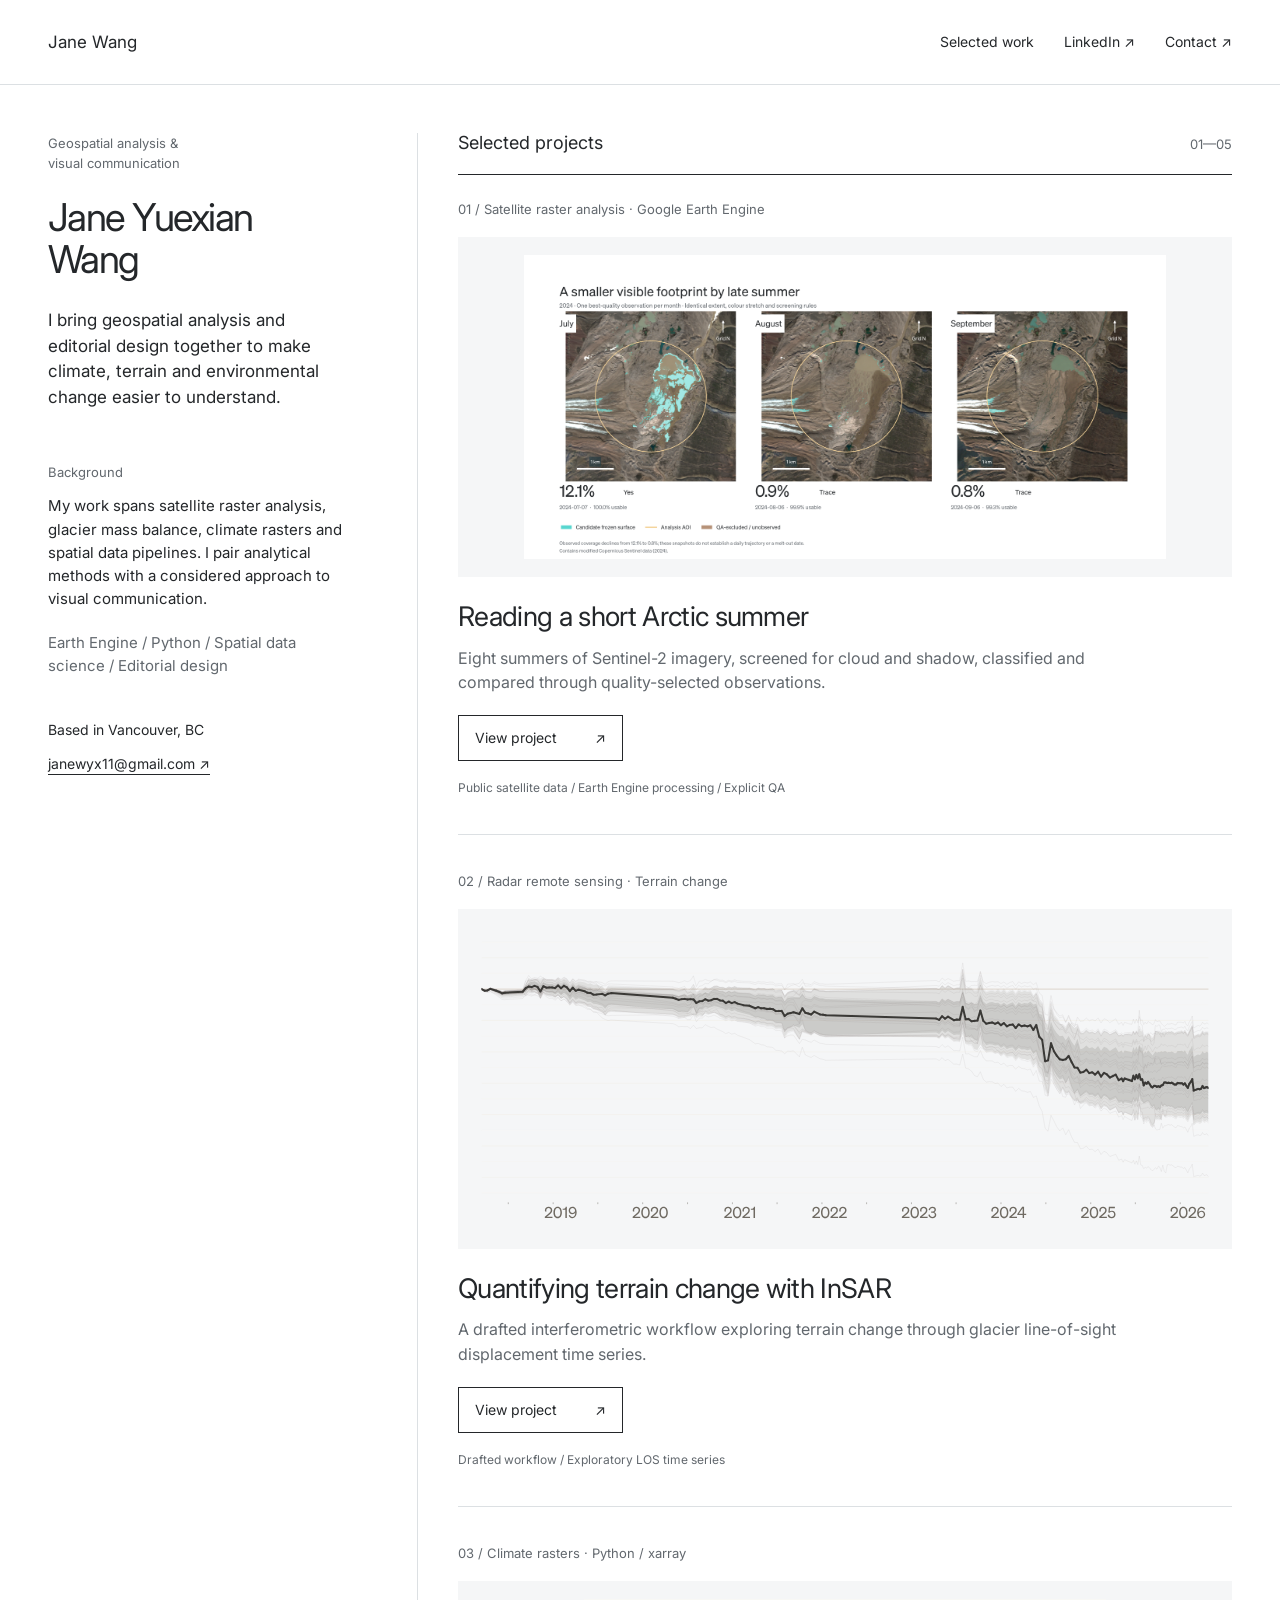
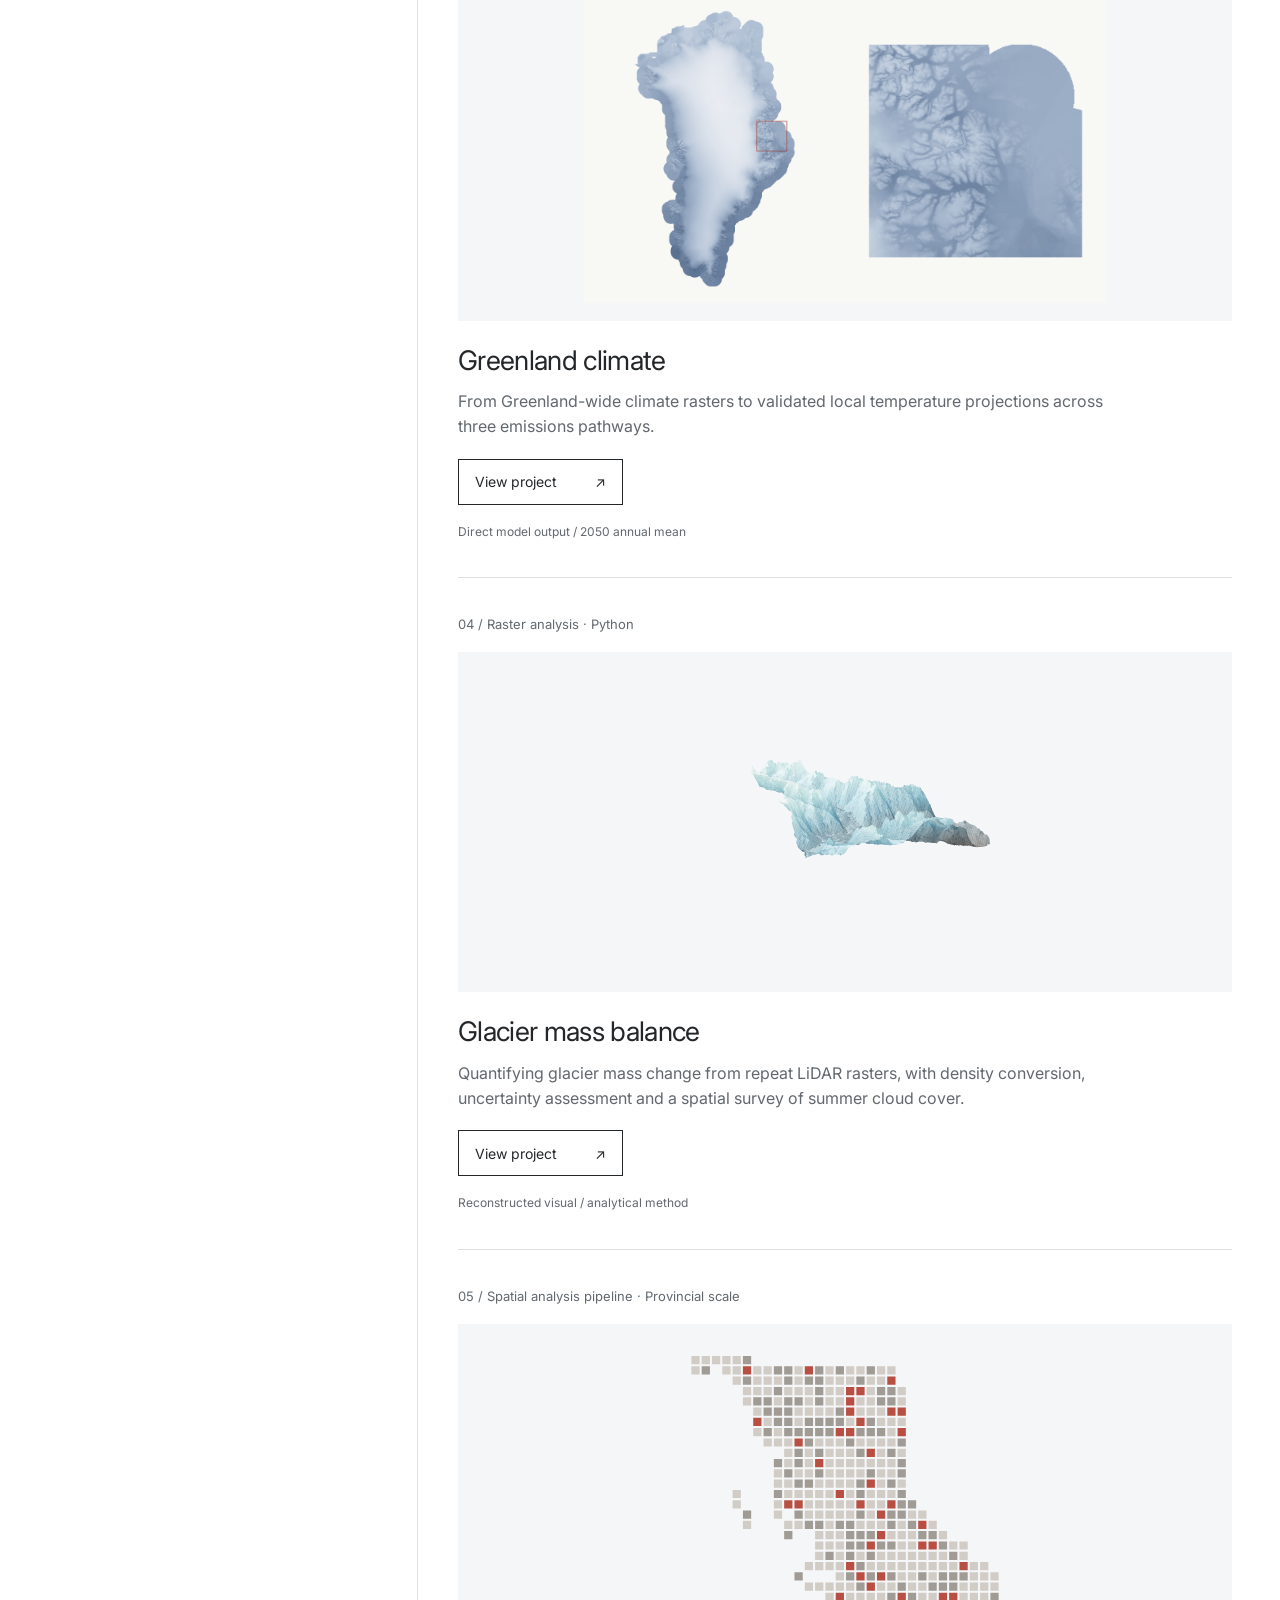
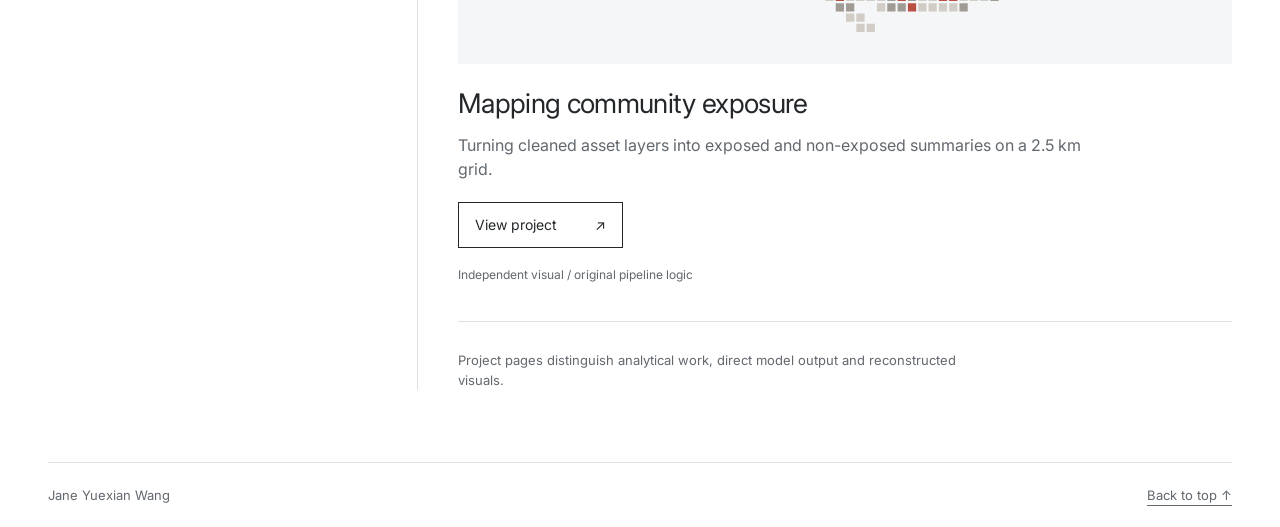
==== index.html @ 30258347 "Initial portfolio" ====
<!doctype html>
<html lang="en">

<head>
    <meta charset="utf-8">
    <meta name="viewport" content="width=device-width,initial-scale=1">
    <title>Geospatial analysis &amp; visual communication · Jane Wang</title>
    <meta name="description"
        content="Glacier mass balance, Earth observation visual studies, and hazard data pipelines by Jane Yuexian Wang.">
    <meta name="robots" content="noindex">

    <link rel="stylesheet" href="style.css">
    <script src="site.js" defer></script>
</head>

<body class="portfolio"><a class="skip" href="#work">Skip to selected work</a>
    <header class="site-header">
        <div class="wrap nav"><a class="brand" href="index.html">Jane Wang</a>
            <nav aria-label="Main navigation"><a href="#work">Selected work</a><a href="https://www.linkedin.com/in/jane-yuexian-wang-b06ab8143/" target="_blank" rel="noopener">LinkedIn ↗</a><a
                    href="mailto:janewyx11@gmail.com">Contact ↗</a></nav>
        </div>
    </header>
    <main id="main" class="wrap portfolio-grid">
        <aside class="profile" aria-label="Background">
            <div>
                <p class="label">Geospatial analysis &amp;<br>visual communication</p>
                <h1>Jane Yuexian<br>Wang</h1>
                <p class="profile-intro">I bring geospatial analysis and editorial design together to make climate,
                    terrain and environmental change easier to understand.</p>
            </div>
            <div id="approach" class="profile-background">
                <p class="label">Background</p>
                <p>My work spans satellite raster analysis, glacier mass balance, climate rasters and spatial data
                    pipelines. I pair analytical methods with a considered approach to visual communication.</p>
                <p class="profile-tools">Earth Engine / Python / Spatial data science / Editorial design</p>
            </div>
            <div id="contact" class="profile-contact">
                <p>Based in Vancouver, BC</p><a href="mailto:janewyx11@gmail.com">janewyx11@gmail.com ↗</a>
            </div>
        </aside>
        <section id="work" class="project-list" aria-labelledby="work-title">
            <div class="project-list-head">
                <h2 id="work-title">Selected projects</h2><span>01—05</span>
            </div>
            <article class="project">
                <div class="project-meta"><span>01 / Satellite raster analysis · Google Earth Engine</span></div><a
                    class="project-image" href="east-greenland/index.html" tabindex="-1" aria-hidden="true"><img
                        src="assets/east-greenland/02_seasonal_2024.png" alt=""></a>
                <div class="project-copy">
                    <h3>Reading a short Arctic summer</h3>
                    <p>Eight summers of Sentinel-2 imagery, screened for cloud and shadow, classified and compared
                        through quality-selected observations.</p><a class="project-button"
                        href="east-greenland/index.html" aria-label="View project: Reading a short Arctic summer">View
                        project <span aria-hidden="true">↗</span></a>
                </div>
                <p class="project-note">Public satellite data / Earth Engine processing / Explicit QA</p>
            </article>
            <article class="project">
                <div class="project-meta"><span>02 / Radar remote sensing · Terrain change</span></div><a
                    class="project-image" href="glacier/index.html" tabindex="-1" aria-hidden="true"><img
                        src="assets/glacier-insar-preview.svg" alt="" loading="lazy"></a>
                <div class="project-copy">
                    <h3>Quantifying terrain change with InSAR</h3>
                    <p>A drafted interferometric workflow exploring terrain change through glacier line-of-sight
                        displacement time series.</p><a class="project-button" href="glacier/index.html"
                        aria-label="View project: Quantifying terrain change with InSAR">View project <span
                            aria-hidden="true">↗</span></a>
                </div>
                <p class="project-note">Drafted workflow / Exploratory LOS time series</p>
            </article>
            <article class="project">
                <div class="project-meta"><span>03 / Climate rasters · Python / xarray</span></div><a
                    class="project-image" href="greenland-climate/index.html" tabindex="-1" aria-hidden="true"><img
                        src="assets/greenland_preview.png" alt="" loading="lazy"></a>
                <div class="project-copy">
                    <h3>Greenland climate</h3>
                    <p>From Greenland-wide climate rasters to validated local temperature projections across three
                        emissions pathways.</p><a class="project-button" href="greenland-climate/index.html"
                        aria-label="View project: Greenland climate">View project <span aria-hidden="true">↗</span></a>
                </div>
                <p class="project-note">Direct model output / 2050 annual mean</p>
            </article>
            <article class="project">
                <div class="project-meta"><span>04 / Raster analysis · Python</span></div><a class="project-image"
                    href="mass-balance/index.html" tabindex="-1" aria-hidden="true"><img
                        src="assets/glacier_surface_layer.svg" alt=""></a>
                <div class="project-copy">
                    <h3>Glacier mass balance</h3>
                    <p>Quantifying glacier mass change from repeat LiDAR rasters, with density conversion, uncertainty
                        assessment and a spatial survey of summer cloud cover.</p><a class="project-button"
                        href="mass-balance/index.html" aria-label="View project: Glacier mass balance">View project
                        <span aria-hidden="true">↗</span></a>
                </div>
                <p class="project-note">Reconstructed visual / analytical method</p>
            </article>
            <article class="project">
                <div class="project-meta"><span>05 / Spatial analysis pipeline · Provincial scale</span></div><a
                    class="project-image" href="hazards/index.html" tabindex="-1" aria-hidden="true"><img
                        src="assets/bc_grid_swiss_minimal.svg" alt="" loading="lazy"></a>
                <div class="project-copy">
                    <h3>Mapping community exposure</h3>
                    <p>Turning cleaned asset layers into exposed and non-exposed summaries on a 2.5 km grid.</p><a
                        class="project-button" href="hazards/index.html"
                        aria-label="View project: Mapping community exposure">View project <span
                            aria-hidden="true">↗</span></a>
                </div>
                <p class="project-note">Independent visual / original pipeline logic</p>
            </article>
            <p class="portfolio-disclosure">Project pages distinguish analytical work, direct model output and
                reconstructed visuals.</p>
        </section>
    </main>
    <footer class="wrap copyright"><span>Jane Yuexian Wang</span><a href="#main">Back to top ↑</a></footer>
</body>

</html>
---- style.css ----
@font-face{font-family:Inter;src:url("assets/fonts/inter/Inter-Variable.ttf") format("truetype");font-weight:100 900;font-style:normal;font-display:swap}
@font-face{font-family:Inter;src:url("assets/fonts/inter/Inter-Italic-Variable.ttf") format("truetype");font-weight:100 900;font-style:italic;font-display:swap}
:root{--paper:#f8f8f5;--ink:#202322;--muted:#626763;--line:#d8dcd6;--accent:#a6382e;--ice:#dce7e6;--dark:#1c2223}*{box-sizing:border-box}html{scroll-behavior:smooth;scroll-padding-top:100px}body{margin:0;background:var(--paper);color:var(--ink);font-family:Inter,Arial,Helvetica,sans-serif;font-size:17px;line-height:1.6;-webkit-font-smoothing:antialiased}a{color:inherit;text-underline-offset:5px}a:hover{color:var(--accent)}button,a{-webkit-tap-highlight-color:transparent}button{font:inherit}img{display:block;width:100%;height:auto}button:focus-visible,a:focus-visible,summary:focus-visible{outline:3px solid #b64838;outline-offset:5px}::selection{background:#d7e6e4}.wrap{width:min(1320px,calc(100% - 96px));margin:auto}.skip{position:absolute;top:-80px;left:24px;z-index:100;background:white;padding:10px}.skip:focus{top:10px}.site-header{border-bottom:1px solid var(--line)}.nav{min-height:92px;display:flex;justify-content:space-between;align-items:center;gap:24px}.brand{text-decoration:none;font-weight:600;font-size:19px;letter-spacing:-.03em}.brand small{display:block;font-size:12px;font-weight:400;letter-spacing:.08em;text-transform:uppercase;color:var(--muted)}nav{display:flex;gap:30px;font-size:14px}nav a{text-decoration:none}.eyebrow,.index,.label{font-family:ui-monospace,SFMono-Regular,Consolas,monospace;font-size:12px;letter-spacing:.1em;text-transform:uppercase}.eyebrow{color:var(--accent);margin:0 0 26px}.hero{display:grid;grid-template-columns:1.1fr 1fr;gap:50px;align-items:center;padding:60px 0 50px;min-height:650px}h1,h2,h3,p{margin-top:0}h1{font-size:clamp(44px,5.5vw,80px);font-weight:400;line-height:1.04;letter-spacing:-.065em;margin-bottom:28px}h1 em{font-family:Inter,Arial,Helvetica,sans-serif;font-weight:400;letter-spacing:-.055em}h2{font-size:clamp(30px,3.5vw,48px);line-height:1.1;font-weight:400;letter-spacing:-.045em}h3{font-size:25px;font-weight:400;line-height:1.25;letter-spacing:-.025em}.intro{color:var(--muted);max-width:480px;font-size:19px;line-height:1.65}.text-link{font-size:14px;display:inline-block;padding-bottom:5px;text-decoration:none;border-bottom:1px solid currentColor;margin-top:12px}.hero-figure{margin:0;position:relative}.hero-figure img{max-height:470px;object-fit:contain;mix-blend-mode:multiply}.figure-foot{margin-top:20px;display:flex;justify-content:space-between;gap:16px;border-top:1px solid var(--line);padding-top:12px;font-size:12px;color:var(--muted)}.section-head{border-top:1px solid var(--ink);padding-top:20px;display:flex;align-items:baseline;justify-content:space-between;gap:20px;margin-bottom:30px}.section-head h2{font-size:30px;margin:0}.section-head .label{color:var(--muted)}.work-grid{display:grid;grid-template-columns:repeat(3,1fr);gap:26px}.work-card{text-decoration:none;display:block}.work-art{height:310px;overflow:hidden;background:#eceee9;display:flex;align-items:center;justify-content:center;padding:24px;transition:background .2s}.work-art img{height:100%;object-fit:contain;mix-blend-mode:multiply;transition:transform .35s}.work-card:hover .work-art img{transform:scale(1.035)}.work-card:nth-child(2) .work-art{background:#e7eeee}.work-card:nth-child(3) .work-art{background:#eeebef}.work-meta{display:flex;justify-content:space-between;color:var(--muted);font-size:12px;margin:18px 0 12px}.work-card h3{margin-bottom:10px}.work-card p{font-size:15px;color:var(--muted);max-width:350px}.work-card .text-link{margin:0}.work{padding:20px 0 88px}.approach{background:var(--dark);color:#f5f7f4;padding:72px 0}.approach-inner{display:grid;grid-template-columns:1fr 1.15fr;gap:100px}.approach .eyebrow{color:#b7d3d0}.approach h2{max-width:460px}.principle{border-top:1px solid #4b5252;padding:20px 0;display:grid;grid-template-columns:35px 1fr;gap:15px}.principle h3{font-size:20px;margin-bottom:6px}.principle p{color:#c1cac7;font-size:16px;margin:0}.principle .index{color:#a8c8c4}.archive-note{font-size:14px;color:var(--muted);max-width:760px;padding:36px 0;margin:0}.contact{padding:68px 0 40px;border-top:1px solid var(--line);display:flex;justify-content:space-between;align-items:flex-end;gap:40px}.contact h2{font-size:40px;margin:0 0 15px}.contact p{color:var(--muted);margin-bottom:0;font-size:15px}.contact a{font-size:20px}.copyright{border-top:1px solid var(--line);display:flex;justify-content:space-between;gap:20px;padding:22px 0;font-size:12px;color:var(--muted)}.breadcrumb{display:inline-block;font-size:14px;margin-top:30px;text-decoration:none}.case-head{padding:60px 0 40px;display:grid;grid-template-columns:1.15fr 1fr;gap:70px;align-items:end}.case-head h1{font-size:clamp(46px,5vw,70px);margin-bottom:0}.case-head .intro{margin-bottom:0}.facts{display:grid;grid-template-columns:repeat(3,1fr);gap:25px;border-top:1px solid var(--line);border-bottom:1px solid var(--line);padding:22px 0;margin:0 0 42px}.facts dt{font-size:12px;color:var(--muted);text-transform:uppercase;letter-spacing:.08em;margin-bottom:4px}.facts dd{margin:0;font-size:15px}.plate{margin:0 0 40px}.plate-art{background:#efefeb;min-height:200px;padding:35px;position:relative}.plate-art img{max-height:650px;object-fit:contain;mix-blend-mode:multiply}.plate-art.cool{background:#e8eeec}.plate-art.ink{background:#eae8ed}.plate figcaption{display:grid;grid-template-columns:120px 1fr auto;gap:20px;border-top:1px solid var(--line);padding-top:16px;margin-top:16px;font-size:14px;color:var(--muted)}.plate figcaption p{max-width:780px;margin:0}.plate figcaption .label{font-size:12px}.figure-open{border:0;border-bottom:1px solid currentColor;padding:0 0 4px;background:none;color:var(--ink);font-size:14px;white-space:nowrap;cursor:pointer;height:fit-content}.story{display:grid;grid-template-columns:260px 1fr;gap:80px;padding:42px 0 48px;border-top:1px solid var(--line)}.story h2{font-size:30px}.story h3{font-size:20px;margin:24px 0 10px}.story p{max-width:750px}.story p:last-child{margin-bottom:0}.steps{display:grid;grid-template-columns:repeat(3,1fr);gap:25px}.step{border-top:1px solid var(--line);padding-top:18px}.step .index{color:var(--accent)}.step h3{margin-top:16px}.step p{font-size:15px;color:var(--muted)}.two-plates{display:grid;grid-template-columns:1fr 1fr;gap:30px}.two-plates .plate-art img{height:420px}.two-plates .plate figcaption{grid-template-columns:1fr auto}.two-plates .label{display:none}.source-note{background:#e9ede7;padding:28px 32px;font-size:15px;margin:5px 0 65px}.source-note h3{font-size:19px;margin:0 0 10px}.source-note p{margin-bottom:10px}.source-note p:last-child{margin:0}.next-project{display:flex;justify-content:space-between;gap:30px;border-top:1px solid var(--ink);padding:28px 0 55px;text-decoration:none}.next-project span:last-child{font-size:25px;letter-spacing:-.025em}dialog{width:min(1400px,96vw);max-width:96vw;height:92vh;max-height:92vh;border:1px solid var(--line);padding:0;background:var(--paper);color:var(--ink)}dialog::backdrop{background:#111b;backdrop-filter:blur(5px)}.viewer-bar{display:flex;justify-content:space-between;align-items:center;gap:20px;padding:16px 24px;border-bottom:1px solid var(--line)}.viewer-bar p{margin:0;font-size:15px}.viewer-bar button{border:1px solid var(--ink);background:transparent;padding:7px 14px;cursor:pointer;font-size:14px}.viewer-body{height:calc(100% - 130px);overflow:auto;padding:20px;background:#f8f8f5}.viewer-body img{height:100%;width:100%;object-fit:contain}.viewer-links{padding:10px 24px;font-size:14px}.viewer-links a{margin-right:20px}
@media(min-width:1600px){.hero{min-height:730px}}@media(max-width:1000px){.wrap{width:calc(100% - 48px)}.hero{gap:25px;min-height:580px}.work-art{height:240px;padding:14px}.approach-inner{gap:50px}.case-head{gap:35px}.story{grid-template-columns:200px 1fr;gap:35px}.plate figcaption{grid-template-columns:90px 1fr auto}.steps{gap:15px}.two-plates .plate-art img{height:320px}}@media(max-width:700px){.wrap{width:calc(100% - 40px)}.nav{min-height:96px;align-items:flex-start;padding:20px 0;gap:15px}.brand{font-size:17px}.brand small{font-size:10px;margin-top:4px}nav{gap:13px;font-size:13px;padding-top:3px}nav a:first-child{display:none}.hero{grid-template-columns:1fr;padding:45px 0 38px;gap:30px}.hero h1{font-size:54px}.hero-figure img{max-height:360px}.intro{font-size:18px}.work-grid{grid-template-columns:1fr;gap:36px}.work-art{height:340px;padding:22px}.work-card p{max-width:none}.work{padding-bottom:55px}.section-head{align-items:flex-start}.section-head .label{max-width:120px;font-size:11px;text-align:right}.approach{padding:48px 0}.approach-inner{grid-template-columns:1fr;gap:22px}.contact{display:block;padding:40px 0 30px}.contact a{display:inline-block;margin-top:20px;font-size:18px}.case-head{grid-template-columns:1fr;padding-top:36px;gap:22px}.case-head h1{font-size:49px}.facts{grid-template-columns:1fr;gap:16px}.facts div{display:grid;grid-template-columns:95px 1fr;gap:16px}.facts dt{margin:0}.story{grid-template-columns:1fr;gap:10px;padding:30px 0}.story h2{font-size:28px}.steps{grid-template-columns:1fr}.step h3{margin-top:7px}.two-plates{grid-template-columns:1fr;gap:0}.plate-art{padding:18px}.plate-art img{max-height:480px}.plate figcaption{grid-template-columns:1fr auto;gap:12px}.plate figcaption .label{grid-column:1/-1}.two-plates .plate-art img{height:auto;max-height:450px}.source-note{padding:22px;margin-bottom:38px}.next-project{display:block}.next-project span{display:block}.next-project span:last-child{margin-top:10px}.copyright{font-size:11px}.viewer-bar{padding:12px}.viewer-links{padding:10px 12px}.viewer-body{padding:8px}.viewer-links a{font-size:12px}}
@media(prefers-reduced-motion:reduce){html{scroll-behavior:auto}*{transition:none!important}}@media print{nav,.figure-open,.next-project,dialog,.skip{display:none!important}.wrap{width:100%}.hero,.case-head{min-height:0;padding:20px 0}.plate,.story{break-inside:avoid}.approach{background:white;color:black}.approach p{color:black}.work-art{height:220px}}

.resume-link{margin-left:22px}.skills-line{display:flex;gap:30px;align-items:baseline;padding-top:34px}.skills-line p{font-size:15px;margin:0;color:var(--muted)}@media(max-width:700px){.skills-line{display:block}.skills-line p{margin-top:12px}.resume-link{margin-left:16px}}

.supporting-work{border-top:1px solid var(--line);padding-top:24px;margin:35px 0 0;display:flex;gap:24px;font-size:15px;align-items:baseline}@media(max-width:700px){.supporting-work{display:block}.supporting-work a{display:block;margin-top:8px}}

h1,h2{font-weight:300}h1 em{font-weight:400}.brand{font-weight:500}

.work-grid{grid-template-columns:repeat(2,minmax(0,1fr));gap:44px 30px}.work-art{height:340px}.climate-type{flex-direction:column;align-items:flex-start;justify-content:space-between;background:#e3ecee;padding:30px}.climate-type strong{font-size:68px;line-height:1;font-weight:300;letter-spacing:-.06em}.climate-type em{font-weight:400}.data-table-wrap{overflow-x:auto;margin-bottom:24px}.data-table{width:100%;border-collapse:collapse;font-size:15px;text-align:left}.data-table th,.data-table td{padding:16px 12px;vertical-align:top;border-bottom:1px solid var(--line)}.data-table thead th{font-size:12px;text-transform:uppercase;letter-spacing:.07em;border-top:1px solid var(--ink)}.data-table th{font-weight:500}.data-table tbody th{min-width:120px}.references{padding-left:22px;margin:0}.references li{margin:0 0 24px;padding-left:7px}.references a{font-size:16px}.references p{font-size:14px;color:var(--muted);margin-top:8px}.reference-intro{font-size:15px}.climate-figure .plate-art{background:#fff;padding:12px}.climate-figure .plate-art img{max-height:none;mix-blend-mode:normal}.climate-art img{object-fit:contain;mix-blend-mode:normal}.climate-art{background:#fff!important;padding:10px}
@media(max-width:700px){.work-grid{grid-template-columns:1fr;gap:36px}.work-art{height:320px}.climate-type strong{font-size:64px}.data-table{min-width:560px}}
/* Restrained Swiss typography shared by the index and project pages. */
:root{--paper:#fff;--ink:#24272a;--muted:#62686e;--line:#dce0e3;--accent:#405c76}
body{font-size:16px;line-height:1.55;font-synthesis:none}h1,h2,h3,h4,strong,b,th,.brand,h1 em{font-weight:400}em{font-style:normal}.eyebrow,.index,.label{font-family:inherit;font-size:13px;letter-spacing:0;text-transform:none;color:var(--muted)}
.wrap{width:min(1400px,calc(100% - 96px))}.nav{min-height:84px}.brand{font-size:17px;letter-spacing:0}.brand small{letter-spacing:0;text-transform:none}nav a{padding:12px 0}a:hover{color:var(--accent)}a:focus-visible,button:focus-visible{outline:2px solid var(--accent);outline-offset:5px}.intro{font-size:18px}.case-head h1{font-size:clamp(38px,4vw,60px);letter-spacing:-.04em}.case-head h1 em{letter-spacing:inherit}.facts dt{text-transform:none;letter-spacing:0;font-size:13px}.story h2{font-size:28px;letter-spacing:-.025em}.source-note{background:#f3f5f6}.plate-art.cool{background:#f1f4f6}.figure-open{padding:10px 14px;border:1px solid var(--ink);min-height:44px}.contact h2{font-size:30px}.contact a{font-size:17px}.data-table thead th{text-transform:none;letter-spacing:0;font-size:14px}
.portfolio-grid{display:grid;grid-template-columns: minmax(0,1fr) minmax(0,1.35fr);gap:80px;align-items:start;padding-top:48px;padding-bottom:72px}.profile{position:sticky;top:40px;max-width:390px}.profile .label{margin-bottom:24px}.profile h1{font-size:clamp(38px,3.6vw,54px);line-height:1.08;letter-spacing:-.045em;margin:0 0 28px}.profile-intro{font-size:19px;line-height:1.5;margin-bottom:0}.profile-background{margin-top:52px;scroll-margin-top:30px}.profile-background .label{margin-bottom:12px}.profile-background p:not(.label){font-size:15px}.profile-tools{color:var(--muted);margin-top:20px}.profile-contact{margin-top:42px;font-size:14px}.profile-contact p{margin-bottom:4px}.profile-contact a{display:inline-block;padding:8px 0}.project-list{border-left:1px solid var(--line);padding-left:40px;min-width:0;scroll-margin-top:24px}.project-list-head{display:flex;justify-content:space-between;align-items:baseline;padding-bottom:20px;border-bottom:1px solid var(--ink);gap:16px}.project-list-head h2{font-size:18px;letter-spacing:0;margin:0}.project-list-head span{font-size:13px;color:var(--muted)}.project{padding:24px 0 36px;border-bottom:1px solid var(--line);margin-bottom:12px}.project-meta{font-size:13px;color:var(--muted);margin-bottom:18px}.project-image{display:block;height:280px;background:#f5f6f7;overflow:hidden;padding:18px}.project-image img{height:100%;object-fit:contain}.project-copy h3{font-size:27px;letter-spacing:-.025em;line-height:1.2;margin:24px 0 12px}.project-copy p{max-width:510px;font-size:16px;color:var(--muted);margin-bottom:20px}.project-button{display:inline-flex;align-items:center;justify-content:space-between;gap:38px;min-height:46px;border:1px solid var(--ink);padding:10px 16px;text-decoration:none;font-size:14px;background:white}.project-button:hover{background:var(--ink);color:white}.project-note{font-size:12px;color:var(--muted);margin:18px 0 0}.portfolio-disclosure{font-size:13px;color:var(--muted);margin:28px 0 0;max-width:510px}.portfolio .copyright{font-size:13px}
@media(max-width:1050px){.portfolio-grid{gap:36px;grid-template-columns:1fr 1.3fr}.project-list{padding-left:28px}.wrap{width:calc(100% - 48px)}.profile-intro{font-size:17px}.project-image{height:235px}}
@media(max-width:760px){.wrap{width:calc(100% - 40px)}.nav{min-height:76px;align-items:center;padding:12px 0}.portfolio nav{gap:16px;font-size:13px}.portfolio nav a:first-child{display:inline}.portfolio-grid{display:block;padding-top:36px;padding-bottom:40px}.profile{position:static;max-width:520px;margin-bottom:48px}.profile h1{font-size:44px}.profile .label{margin-bottom:18px}.profile-background{margin-top:30px}.profile-contact{margin-top:24px}.project-list{border-left:0;padding-left:0}.project-image{height:270px}.project-copy h3{font-size:26px}.project-button{min-width:160px}.case-head h1{font-size:42px}.plate figcaption{grid-template-columns:1fr}.figure-open{justify-self:start}.brand small{max-width:160px}.portfolio .brand{white-space:nowrap}.portfolio nav a{font-size:12px}.portfolio nav{gap:12px}}
@media(prefers-reduced-motion:reduce){html{scroll-behavior:auto}}
@media print{.profile{position:static}.portfolio-grid{display:block}.project-list{border:0;padding:0}.project{break-inside:avoid}.project-button{display:none}}

/* More space for selected work; compact, persistent background. */
@media(min-width:761px){.portfolio-grid{grid-template-columns:minmax(230px,.65fr) minmax(0,1.65fr);gap:48px}.profile{max-width:300px}.profile h1{font-size:clamp(34px,3vw,44px)}.profile-intro{font-size:17px}.project-list{padding-left:40px}.project-image{height:340px}.project-copy p{max-width:660px}}
.hazard-gallery{display:grid;grid-template-columns:repeat(2,minmax(0,1fr));gap:36px}.hazard-map .plate-art{background:#fafaf9;padding:24px}.hazard-map .plate-art img{height:440px;object-fit:contain;mix-blend-mode:normal}.hazard-map figcaption{display:flex;flex-direction:column;gap:12px}.hazard-map figcaption h3{font-size:24px;color:var(--ink);margin:0}.hazard-map .figure-open{align-self:flex-start}.hazard-stats{display:grid;grid-template-columns:repeat(2,1fr);gap:24px;margin:28px 0}.hazard-stats>div{border-top:1px solid var(--line);padding-top:14px}.hazard-stats span{font-size:32px;letter-spacing:-.03em}.hazard-stats p{font-size:14px;color:var(--muted);margin:4px 0 0}
@media(max-width:1000px) and (min-width:761px){.portfolio-grid{grid-template-columns:230px minmax(0,1fr);gap:28px}.project-list{padding-left:24px}.project-image{height:280px}.hazard-map .plate-art img{height:320px}}
@media(max-width:760px){.hazard-gallery{grid-template-columns:1fr;gap:16px}.hazard-map .plate-art img{height:auto;max-height:480px}.hazard-stats span{font-size:28px}}

/* Archived cards stay editable but are omitted from this application edition. */
[hidden]{display:none!important}

.mass-sequence{display:grid;grid-template-columns:repeat(3,minmax(0,1fr));gap:24px;margin-bottom:28px}.mass-sequence .plate-art{padding:14px;background:#f5f7f8}.mass-sequence .plate-art img{height:350px;object-fit:contain;mix-blend-mode:normal}.mass-sequence figcaption{display:flex;flex-direction:column;gap:14px}.mass-sequence .figure-open{align-self:flex-start}.mass-sequence .plate{margin-bottom:16px}
@media(max-width:1000px){.mass-sequence{gap:16px}.mass-sequence .plate-art img{height:260px}}
@media(max-width:760px){.mass-sequence{grid-template-columns:1fr;gap:28px}.mass-sequence .plate-art img{height:auto;max-height:440px}}

/* Keep scientific captions with multiple paragraphs in one reading column. */
@media(min-width:761px){
  .climate-figure figcaption{grid-template-columns:120px minmax(0,1fr) auto}
  .climate-figure figcaption>.label{grid-column:1;grid-row:1}
  .climate-figure figcaption>p{grid-column:2}
  .climate-figure figcaption>.figure-open{grid-column:3;grid-row:1}
}
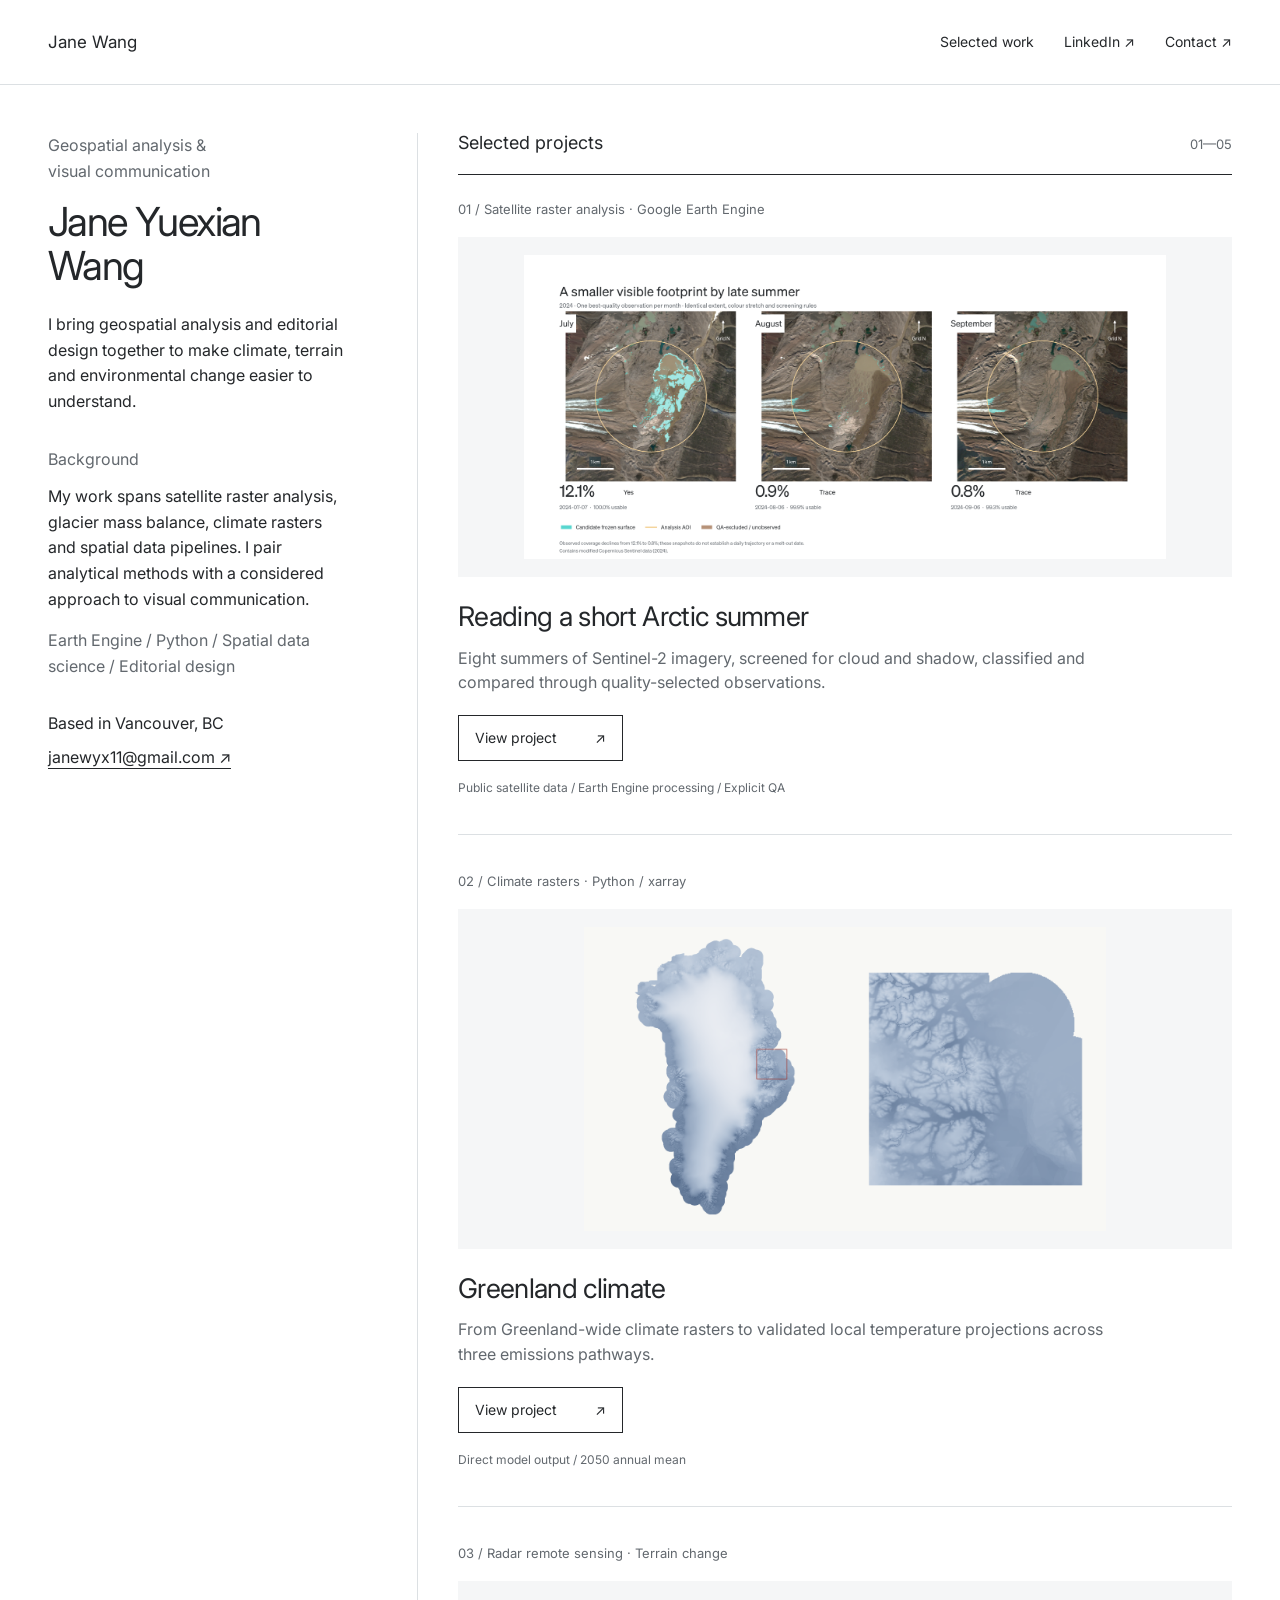
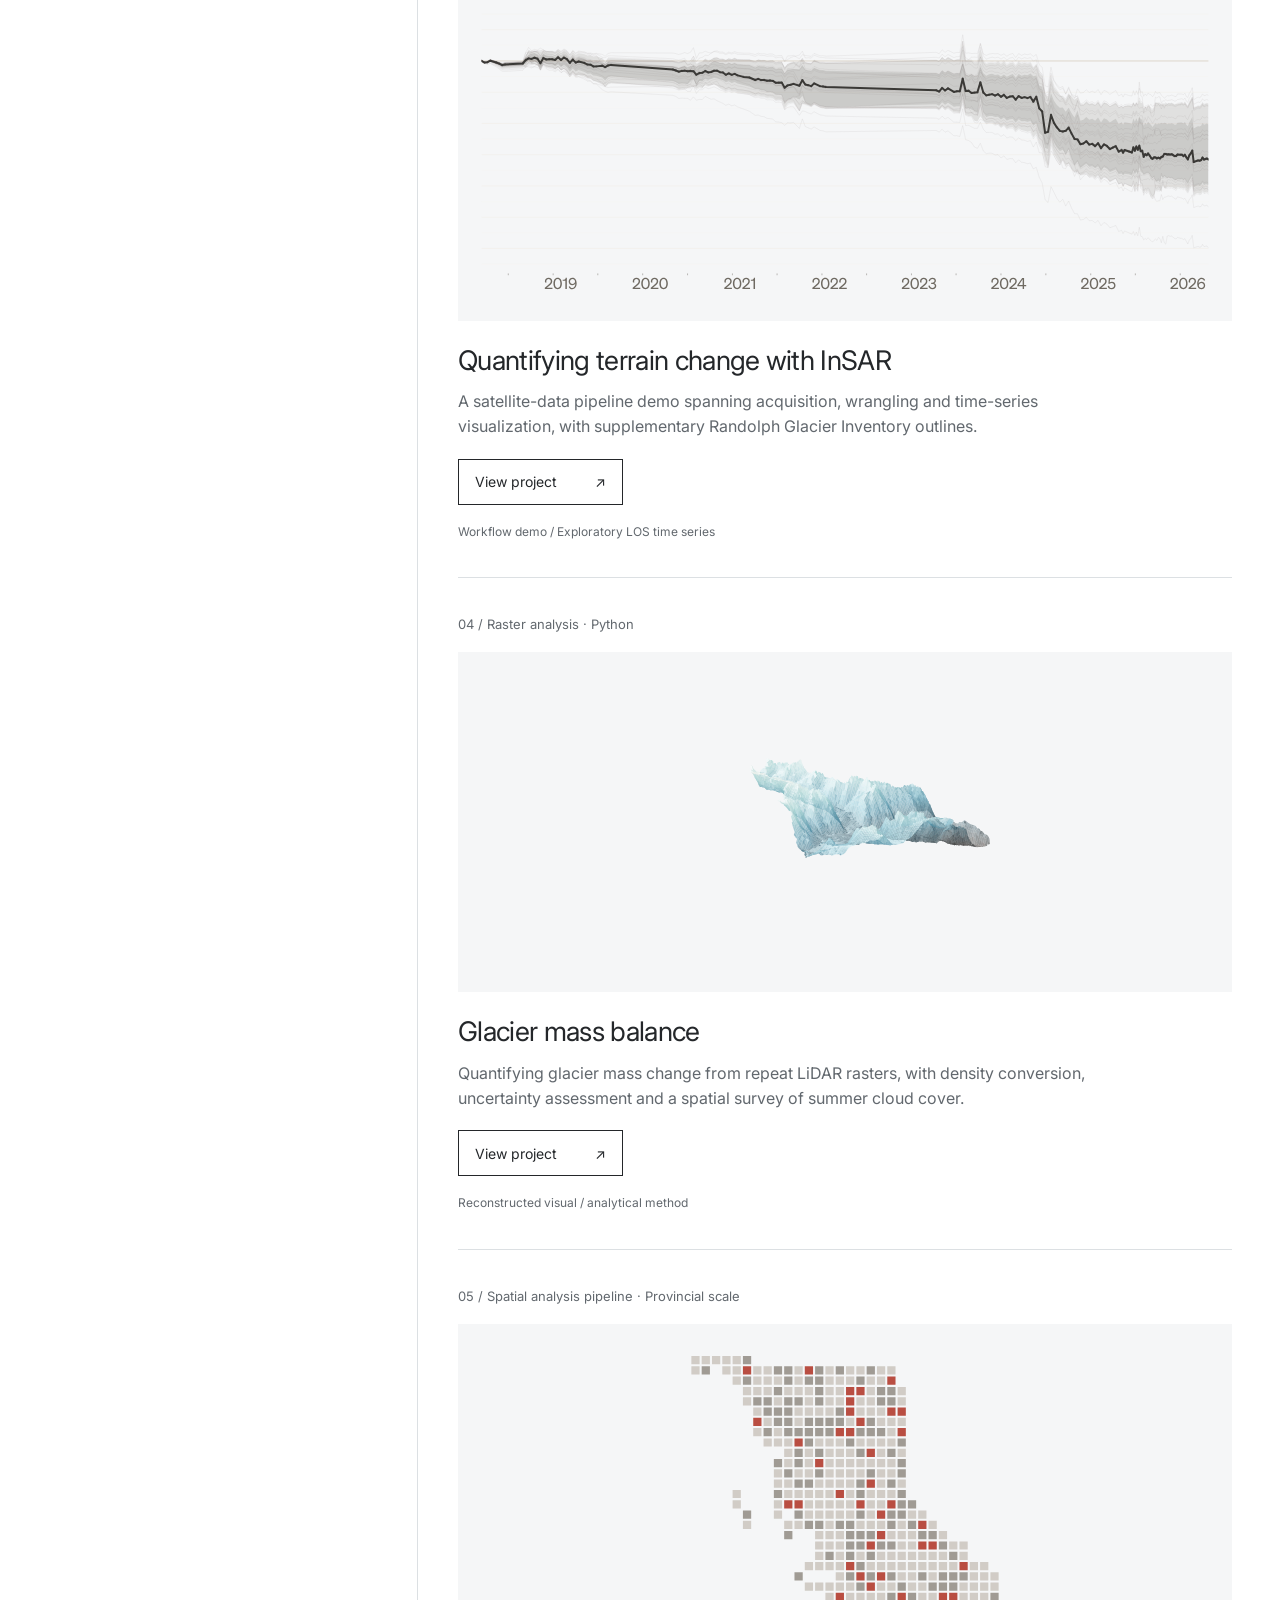
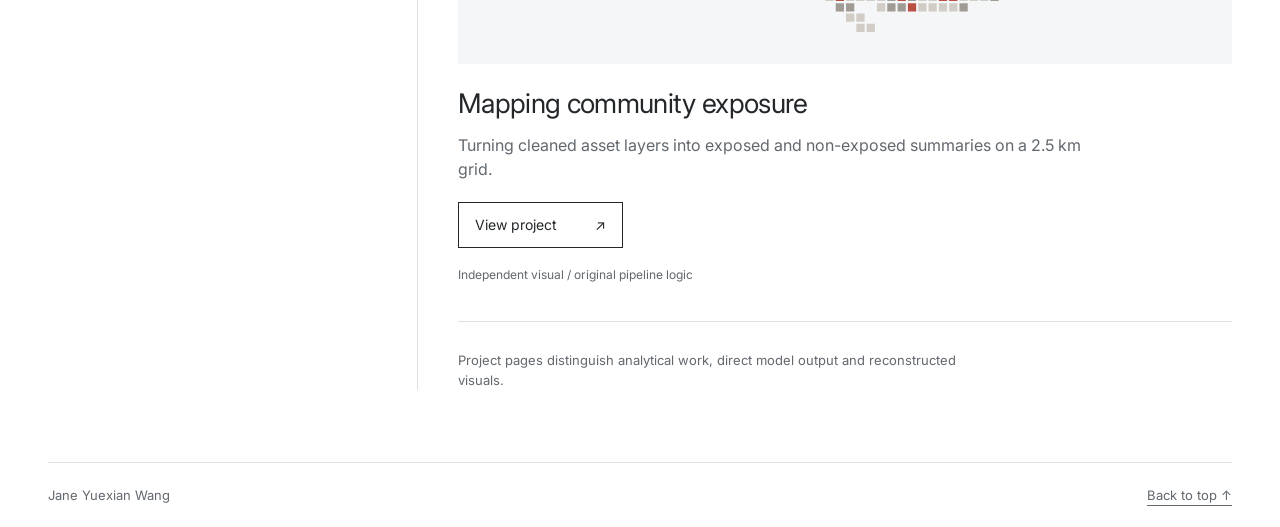
==== commit 10425b88: "V1" ====
--- a/index.html
+++ b/index.html
@@ -4,7 +4,7 @@
 <head>
     <meta charset="utf-8">
     <meta name="viewport" content="width=device-width,initial-scale=1">
-    <title>Geospatial analysis &amp; visual communication · Jane Wang</title>
+    <title>Jane Wang</title>
     <meta name="description"
         content="Glacier mass balance, Earth observation visual studies, and hazard data pipelines by Jane Yuexian Wang.">
     <meta name="robots" content="noindex">
@@ -56,20 +56,7 @@
                 <p class="project-note">Public satellite data / Earth Engine processing / Explicit QA</p>
             </article>
             <article class="project">
-                <div class="project-meta"><span>02 / Radar remote sensing · Terrain change</span></div><a
-                    class="project-image" href="glacier/index.html" tabindex="-1" aria-hidden="true"><img
-                        src="assets/glacier-insar-preview.svg" alt="" loading="lazy"></a>
-                <div class="project-copy">
-                    <h3>Quantifying terrain change with InSAR</h3>
-                    <p>A drafted interferometric workflow exploring terrain change through glacier line-of-sight
-                        displacement time series.</p><a class="project-button" href="glacier/index.html"
-                        aria-label="View project: Quantifying terrain change with InSAR">View project <span
-                            aria-hidden="true">↗</span></a>
-                </div>
-                <p class="project-note">Drafted workflow / Exploratory LOS time series</p>
-            </article>
-            <article class="project">
-                <div class="project-meta"><span>03 / Climate rasters · Python / xarray</span></div><a
+                <div class="project-meta"><span>02 / Climate rasters · Python / xarray</span></div><a
                     class="project-image" href="greenland-climate/index.html" tabindex="-1" aria-hidden="true"><img
                         src="assets/greenland_preview.png" alt="" loading="lazy"></a>
                 <div class="project-copy">
@@ -79,6 +66,18 @@
                         aria-label="View project: Greenland climate">View project <span aria-hidden="true">↗</span></a>
                 </div>
                 <p class="project-note">Direct model output / 2050 annual mean</p>
+            </article>
+            <article class="project">
+                <div class="project-meta"><span>03 / Radar remote sensing · Terrain change</span></div><a
+                    class="project-image" href="glacier/index.html" tabindex="-1" aria-hidden="true"><img
+                        src="assets/glacier-insar-preview.svg" alt="" loading="lazy"></a>
+                <div class="project-copy">
+                    <h3>Quantifying terrain change with InSAR</h3>
+                    <p>A satellite-data pipeline demo spanning acquisition, wrangling and time-series visualization, with supplementary Randolph Glacier Inventory outlines.</p><a class="project-button" href="glacier/index.html"
+                        aria-label="View project: Quantifying terrain change with InSAR">View project <span
+                            aria-hidden="true">↗</span></a>
+                </div>
+                <p class="project-note">Workflow demo / Exploratory LOS time series</p>
             </article>
             <article class="project">
                 <div class="project-meta"><span>04 / Raster analysis · Python</span></div><a class="project-image"
--- a/style.css
+++ b/style.css
@@ -42,3 +42,22 @@
   .climate-figure figcaption>p{grid-column:2}
   .climate-figure figcaption>.figure-open{grid-column:3;grid-row:1}
 }
+
+/* Crop only the stack's surrounding whitespace, keeping its source geometry intact. */
+.mass-sequence .glacier-stack-crop{display:block;width:100%;height:350px}
+@media(max-width:1000px){.mass-sequence .glacier-stack-crop{height:260px}}
+@media(max-width:760px){.mass-sequence .glacier-stack-crop{height:auto;max-height:440px;aspect-ratio:335 / 385}}
+
+/* Profile: two type sizes and a consistent spacing rhythm. */
+.profile{font-size:16px;line-height:1.6}
+.profile h1{font-size:40px;line-height:1.1;letter-spacing:-.04em;margin:0 0 24px}
+.profile p,.profile .label,.profile .profile-intro,.profile-background p:not(.label),.profile-contact,.profile-contact a{font-size:inherit;line-height:inherit}
+.profile .label{margin-bottom:16px}
+.profile-intro{margin-bottom:0}
+.profile-background{margin-top:32px}
+.profile-background .label{margin-bottom:12px}
+.profile-background p:not(.label){margin-bottom:0}
+.profile-tools{margin-top:16px}
+.profile-contact{margin-top:32px}
+.profile-contact p{margin-bottom:4px}
+.profile-contact a{padding:4px 0}
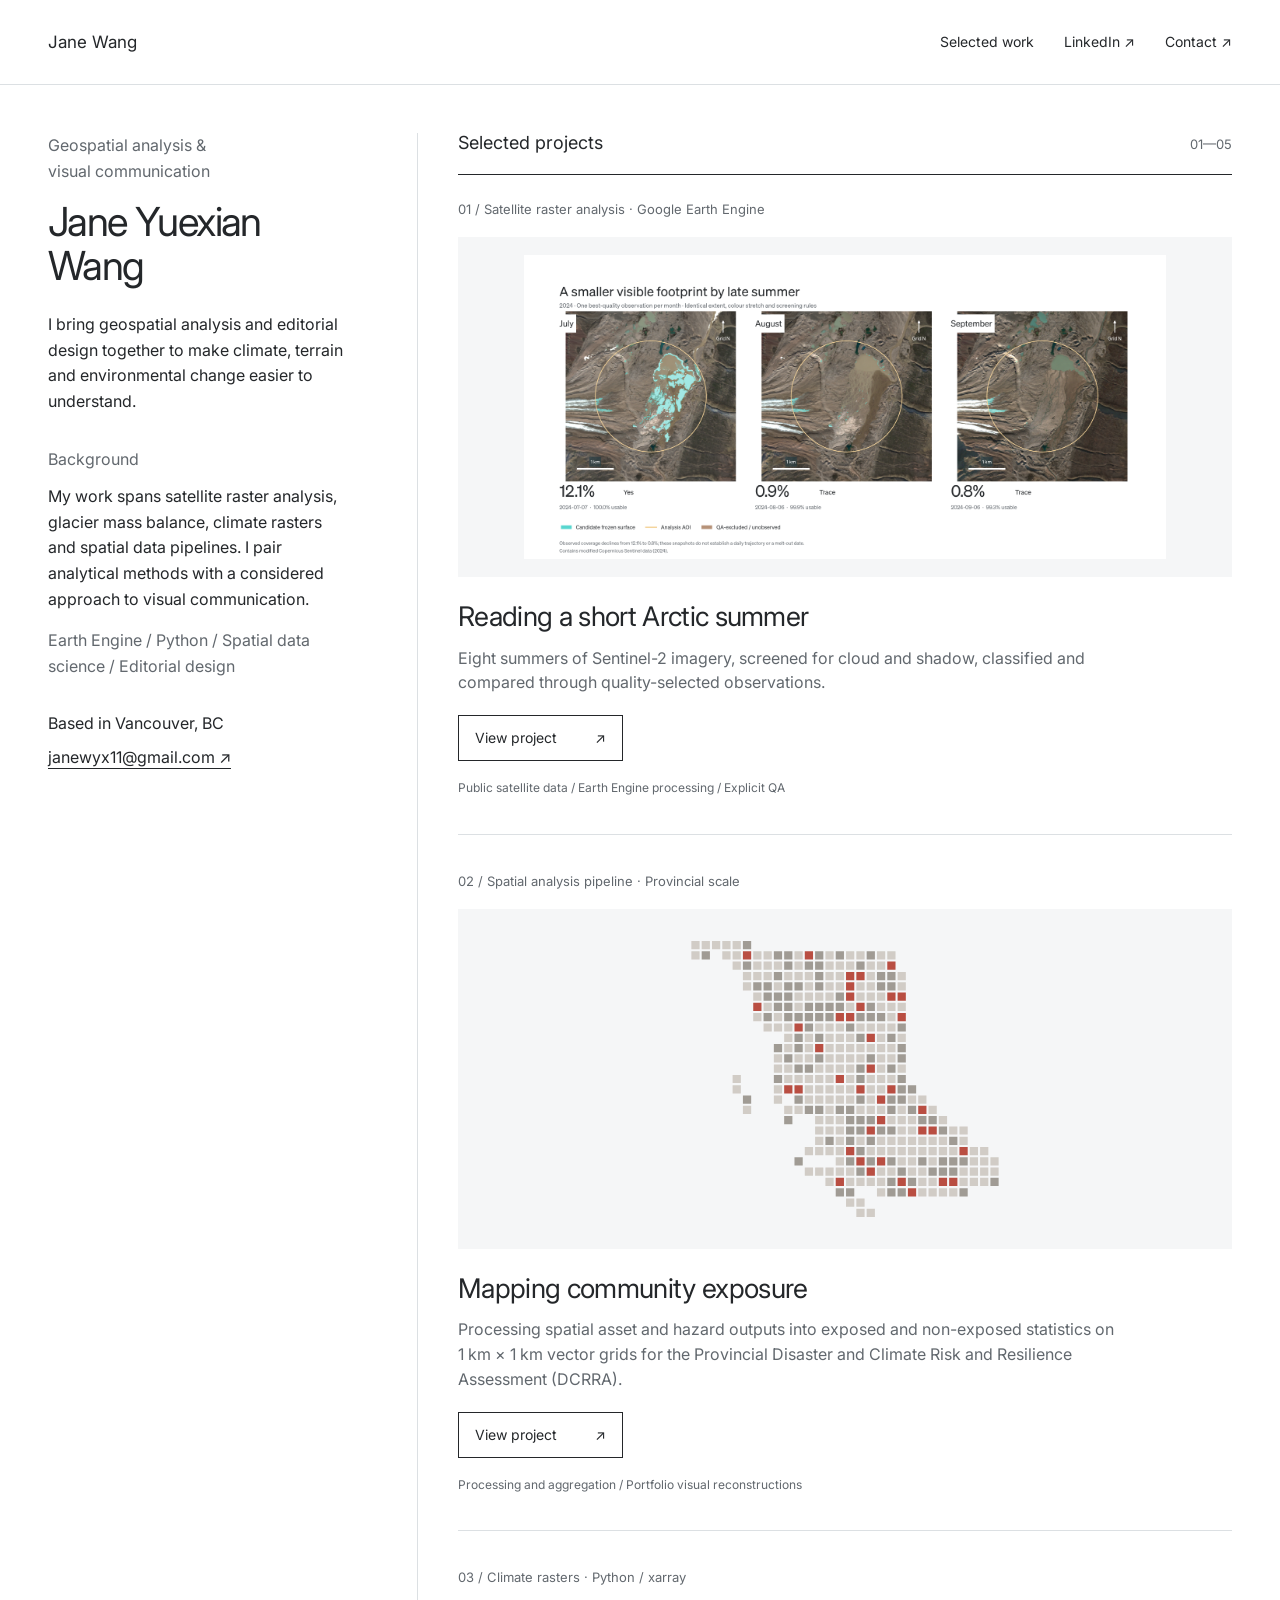
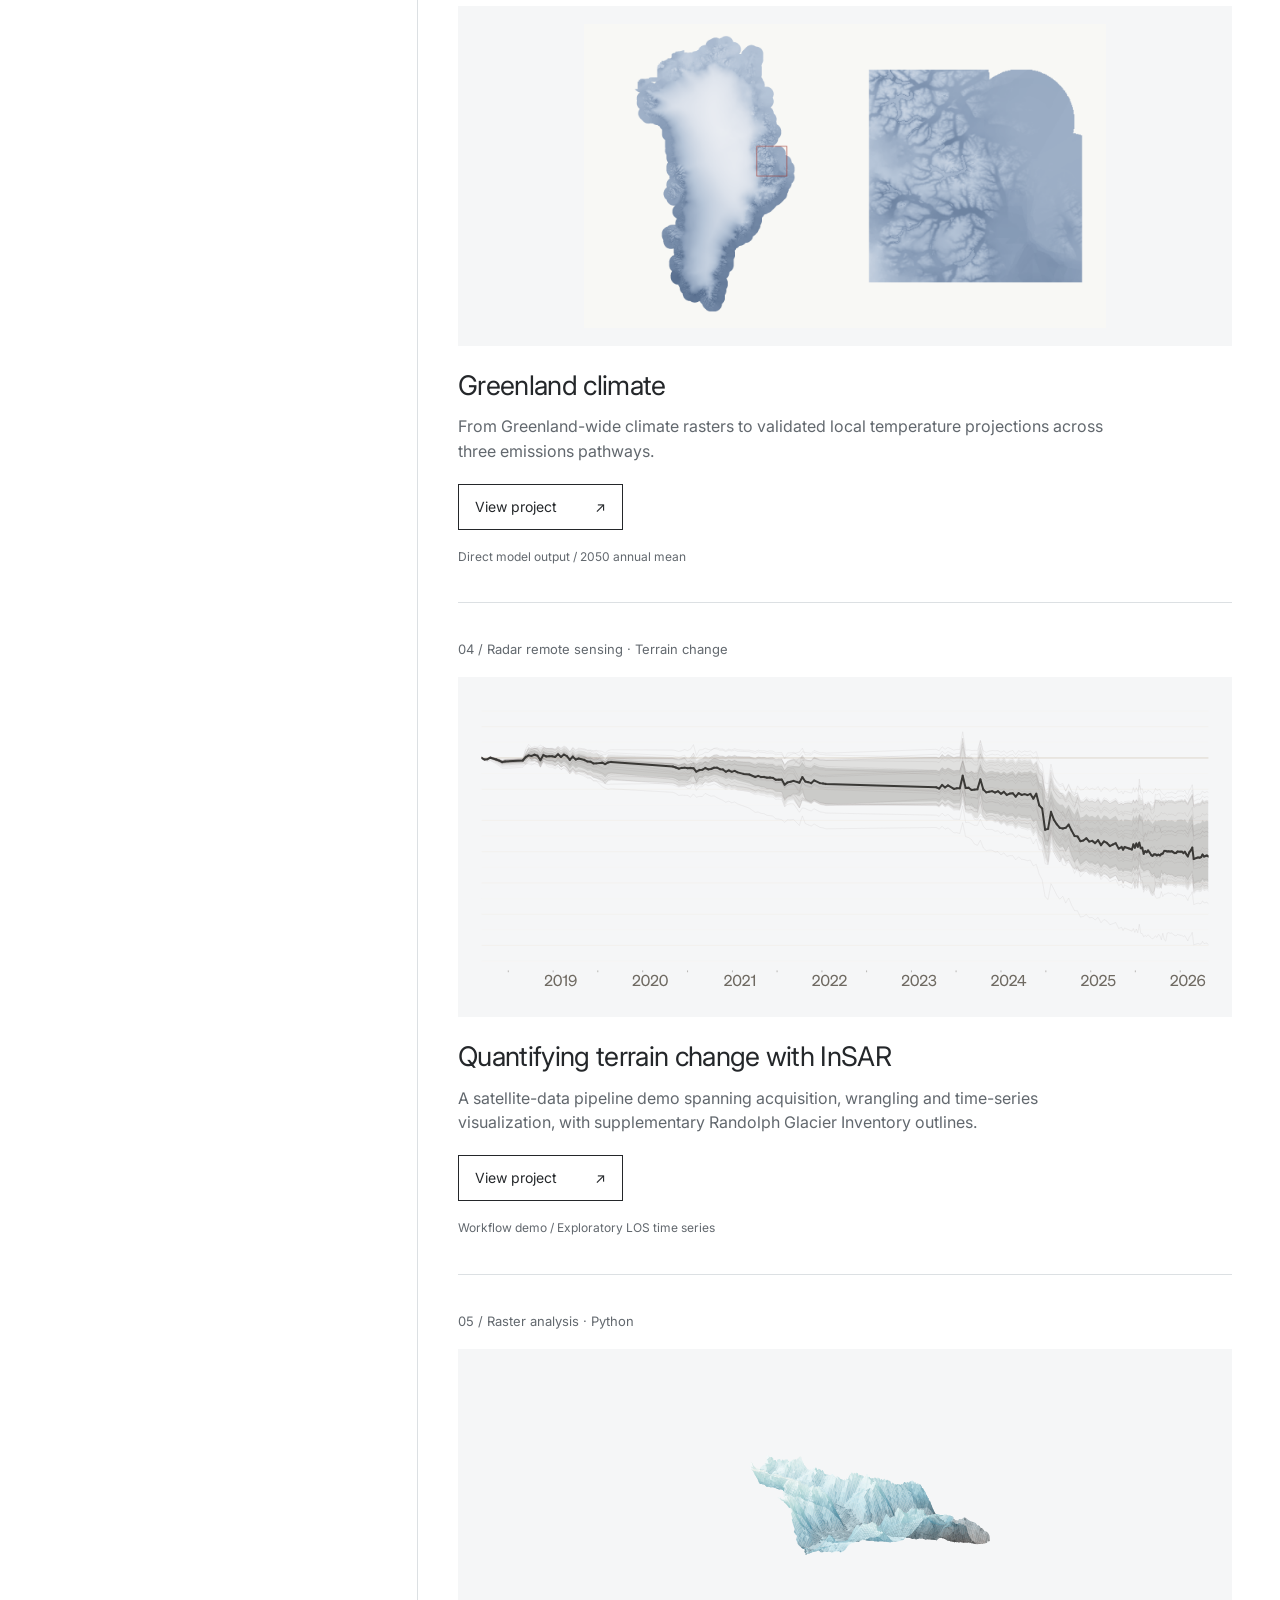
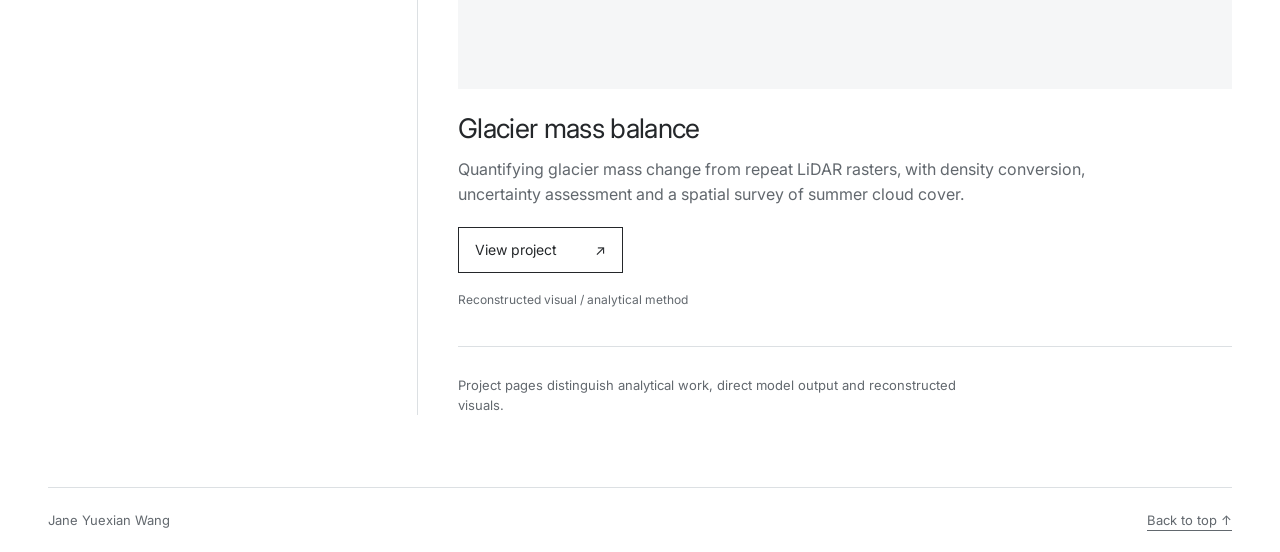
==== commit 28289d7b: "Update community exposure view" ====
--- a/index.html
+++ b/index.html
@@ -56,7 +56,20 @@
                 <p class="project-note">Public satellite data / Earth Engine processing / Explicit QA</p>
             </article>
             <article class="project">
-                <div class="project-meta"><span>02 / Climate rasters · Python / xarray</span></div><a
+                <div class="project-meta"><span>02 / Spatial analysis pipeline · Provincial scale</span></div><a
+                    class="project-image" href="hazards/index.html" tabindex="-1" aria-hidden="true"><img
+                        src="assets/bc_grid_swiss_minimal.svg" alt="" loading="lazy"></a>
+                <div class="project-copy">
+                    <h3>Mapping community exposure</h3>
+                    <p>Processing spatial asset and hazard outputs into exposed and non-exposed statistics on 1 km × 1 km vector grids for the Provincial Disaster and Climate Risk and Resilience Assessment (DCRRA).</p><a
+                        class="project-button" href="hazards/index.html"
+                        aria-label="View project: Mapping community exposure">View project <span
+                            aria-hidden="true">↗</span></a>
+                </div>
+                <p class="project-note">Processing and aggregation / Portfolio visual reconstructions</p>
+            </article>
+            <article class="project">
+                <div class="project-meta"><span>03 / Climate rasters · Python / xarray</span></div><a
                     class="project-image" href="greenland-climate/index.html" tabindex="-1" aria-hidden="true"><img
                         src="assets/greenland_preview.png" alt="" loading="lazy"></a>
                 <div class="project-copy">
@@ -68,7 +81,7 @@
                 <p class="project-note">Direct model output / 2050 annual mean</p>
             </article>
             <article class="project">
-                <div class="project-meta"><span>03 / Radar remote sensing · Terrain change</span></div><a
+                <div class="project-meta"><span>04 / Radar remote sensing · Terrain change</span></div><a
                     class="project-image" href="glacier/index.html" tabindex="-1" aria-hidden="true"><img
                         src="assets/glacier-insar-preview.svg" alt="" loading="lazy"></a>
                 <div class="project-copy">
@@ -80,7 +93,7 @@
                 <p class="project-note">Workflow demo / Exploratory LOS time series</p>
             </article>
             <article class="project">
-                <div class="project-meta"><span>04 / Raster analysis · Python</span></div><a class="project-image"
+                <div class="project-meta"><span>05 / Raster analysis · Python</span></div><a class="project-image"
                     href="mass-balance/index.html" tabindex="-1" aria-hidden="true"><img
                         src="assets/glacier_surface_layer.svg" alt=""></a>
                 <div class="project-copy">
@@ -92,19 +105,6 @@
                 </div>
                 <p class="project-note">Reconstructed visual / analytical method</p>
             </article>
-            <article class="project">
-                <div class="project-meta"><span>05 / Spatial analysis pipeline · Provincial scale</span></div><a
-                    class="project-image" href="hazards/index.html" tabindex="-1" aria-hidden="true"><img
-                        src="assets/bc_grid_swiss_minimal.svg" alt="" loading="lazy"></a>
-                <div class="project-copy">
-                    <h3>Mapping community exposure</h3>
-                    <p>Turning cleaned asset layers into exposed and non-exposed summaries on a 2.5 km grid.</p><a
-                        class="project-button" href="hazards/index.html"
-                        aria-label="View project: Mapping community exposure">View project <span
-                            aria-hidden="true">↗</span></a>
-                </div>
-                <p class="project-note">Independent visual / original pipeline logic</p>
-            </article>
             <p class="portfolio-disclosure">Project pages distinguish analytical work, direct model output and
                 reconstructed visuals.</p>
         </section>
--- a/style.css
+++ b/style.css
@@ -61,3 +61,10 @@
 .profile-contact{margin-top:32px}
 .profile-contact p{margin-bottom:4px}
 .profile-contact a{padding:4px 0}
+
+/* Keep the same navigation available on home and project pages. */
+@media(max-width:760px){
+  .site-header .nav{flex-wrap:wrap}
+  .site-header nav{gap:12px;font-size:12px}
+  .site-header nav a:first-child{display:inline}
+}
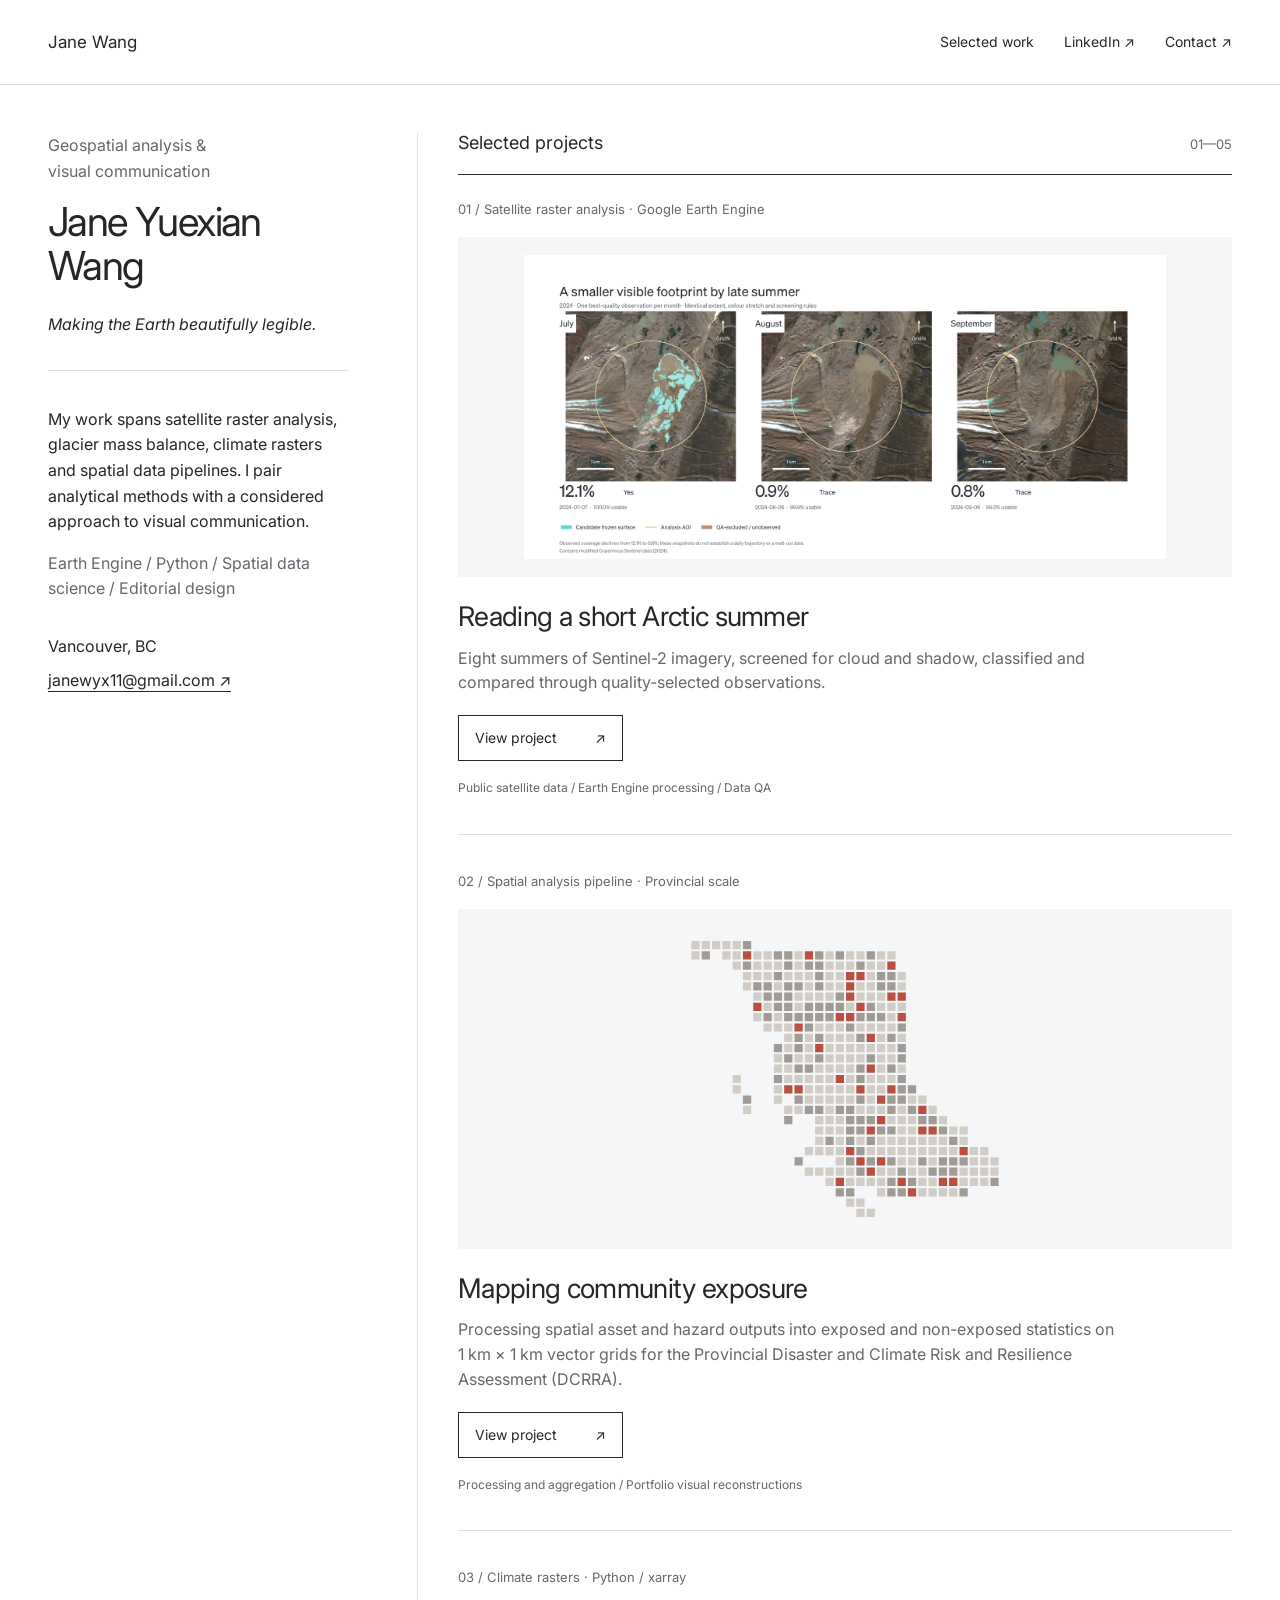
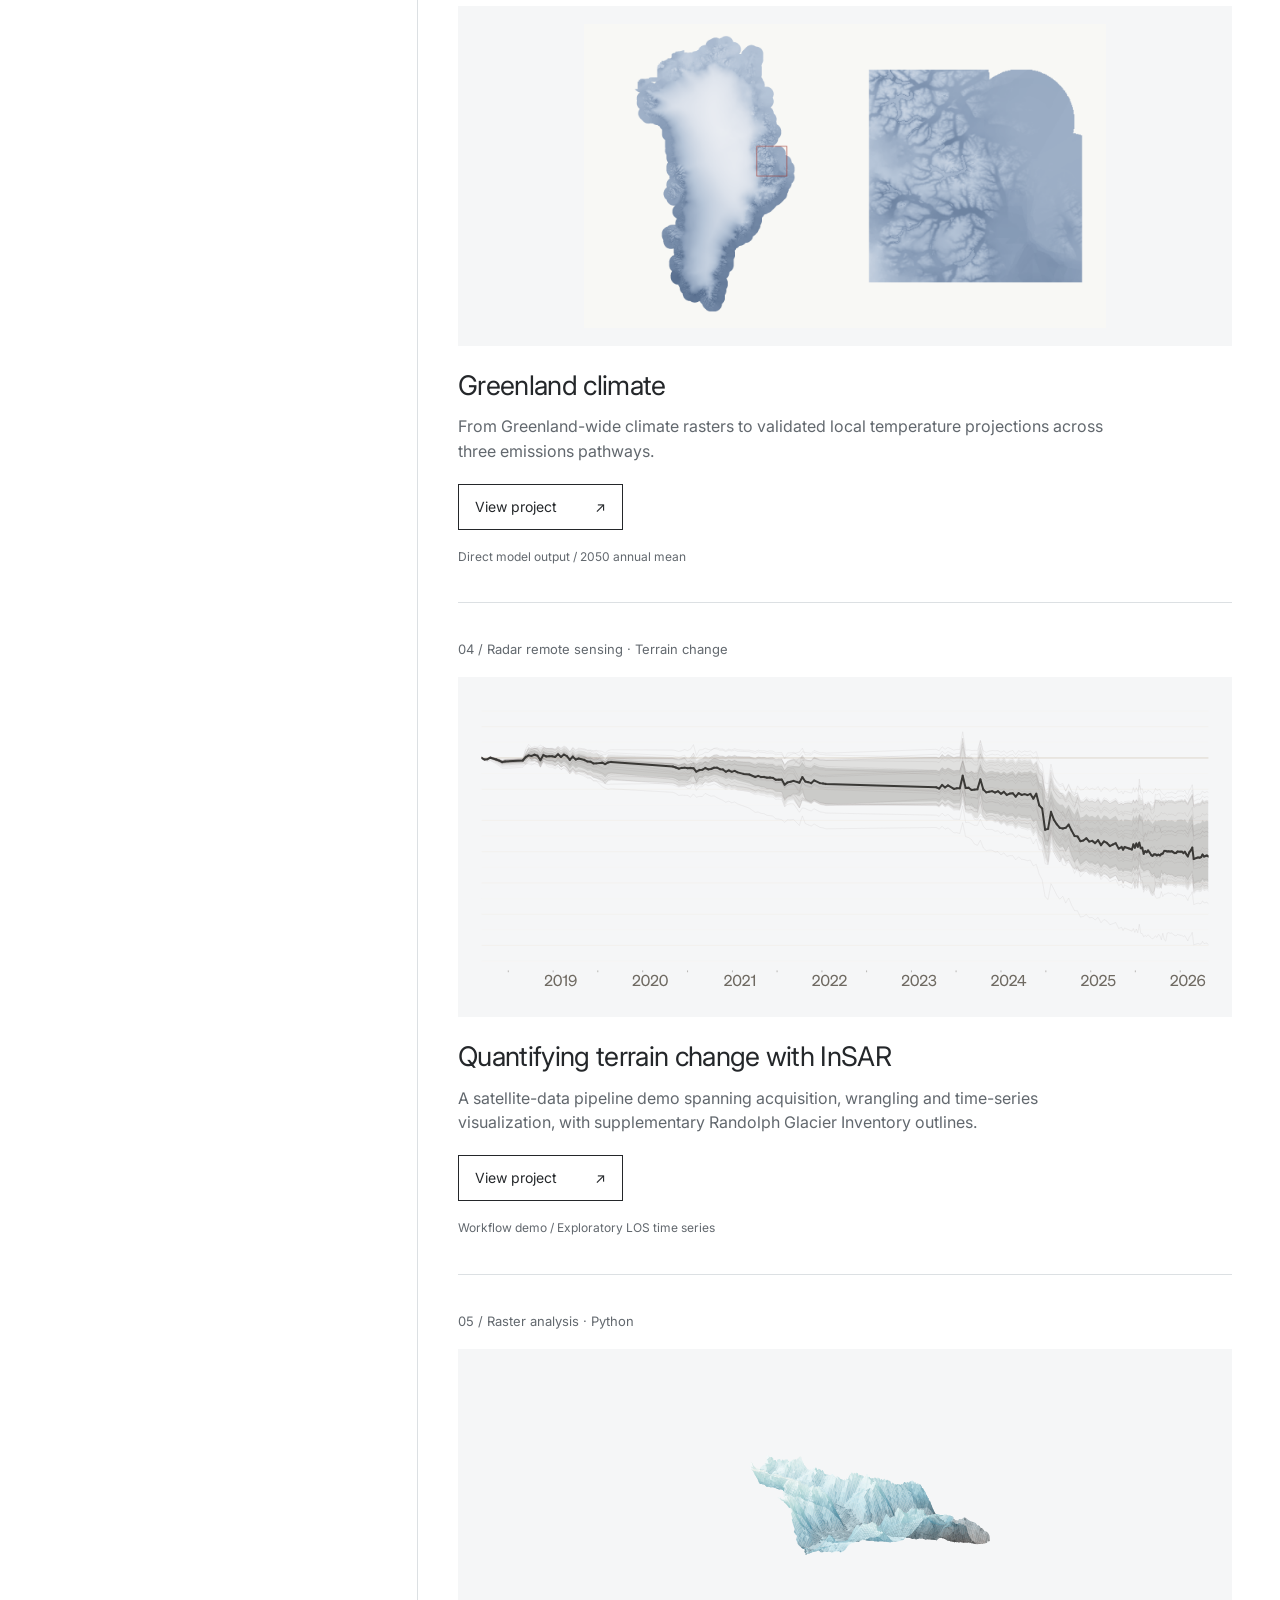
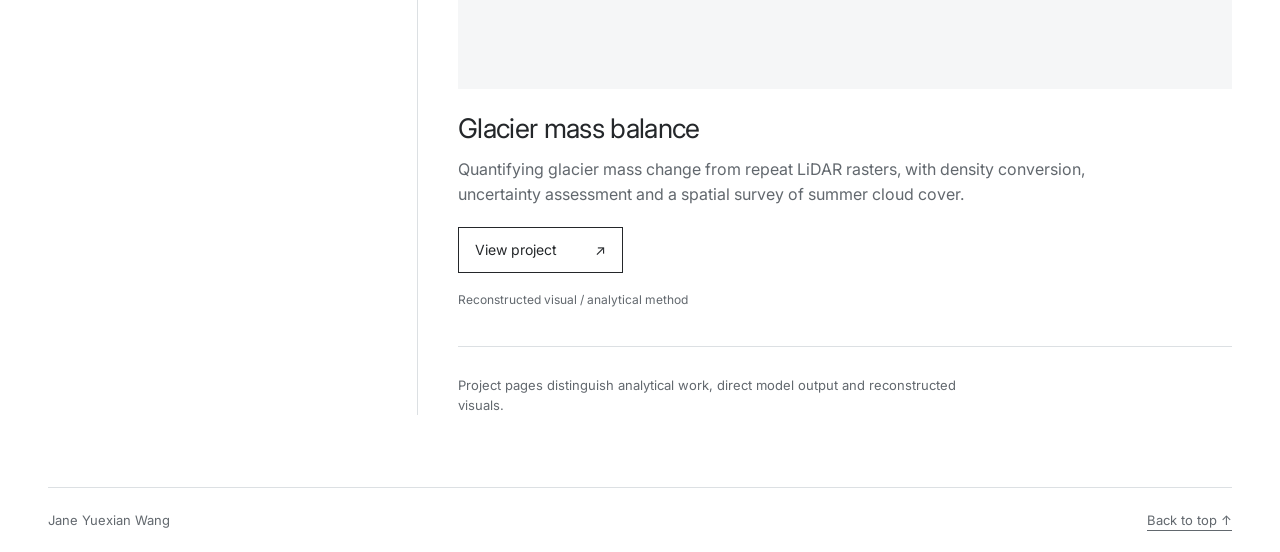
==== commit b1cc0065: "Refine portfolio copy, navigation, and search visibility" ====
--- a/index.html
+++ b/index.html
@@ -7,9 +7,7 @@
     <title>Jane Wang</title>
     <meta name="description"
         content="Glacier mass balance, Earth observation visual studies, and hazard data pipelines by Jane Yuexian Wang.">
-    <meta name="robots" content="noindex">
-
-    <link rel="stylesheet" href="style.css">
+<link rel="stylesheet" href="style.css">
     <script src="site.js" defer></script>
 </head>
 
@@ -25,17 +23,16 @@
             <div>
                 <p class="label">Geospatial analysis &amp;<br>visual communication</p>
                 <h1>Jane Yuexian<br>Wang</h1>
-                <p class="profile-intro">I bring geospatial analysis and editorial design together to make climate,
-                    terrain and environmental change easier to understand.</p>
+                <p class="profile-intro"><i>Making the Earth beautifully legible.</i></p>
             </div>
             <div id="approach" class="profile-background">
-                <p class="label">Background</p>
+                <hr class="profile-divider">
                 <p>My work spans satellite raster analysis, glacier mass balance, climate rasters and spatial data
                     pipelines. I pair analytical methods with a considered approach to visual communication.</p>
                 <p class="profile-tools">Earth Engine / Python / Spatial data science / Editorial design</p>
             </div>
             <div id="contact" class="profile-contact">
-                <p>Based in Vancouver, BC</p><a href="mailto:janewyx11@gmail.com">janewyx11@gmail.com ↗</a>
+                <p>Vancouver, BC</p><a href="mailto:janewyx11@gmail.com">janewyx11@gmail.com ↗</a>
             </div>
         </aside>
         <section id="work" class="project-list" aria-labelledby="work-title">
@@ -53,7 +50,7 @@
                         href="east-greenland/index.html" aria-label="View project: Reading a short Arctic summer">View
                         project <span aria-hidden="true">↗</span></a>
                 </div>
-                <p class="project-note">Public satellite data / Earth Engine processing / Explicit QA</p>
+                <p class="project-note">Public satellite data / Earth Engine processing / Data QA</p>
             </article>
             <article class="project">
                 <div class="project-meta"><span>02 / Spatial analysis pipeline · Provincial scale</span></div><a
--- a/style.css
+++ b/style.css
@@ -68,3 +68,11 @@
   .site-header nav{gap:12px;font-size:12px}
   .site-header nav a:first-child{display:inline}
 }
+
+/* Match the profile separator and project navigation to the neutral palette. */
+.profile-divider{border:0;border-top:1px solid var(--line);margin:0 0 36px;width:100%}
+.breadcrumb,.breadcrumb:visited,.next-project,.next-project:visited{color:var(--ink);text-decoration:none}
+a:hover,.breadcrumb:hover,.breadcrumb:focus-visible,.next-project:hover,.next-project:focus-visible{color:#176f69}
+.breadcrumb:hover,.breadcrumb:focus-visible,
+.next-project:hover,.next-project:focus-visible,
+.next-project:hover span,.next-project:focus-visible span{text-decoration:none}
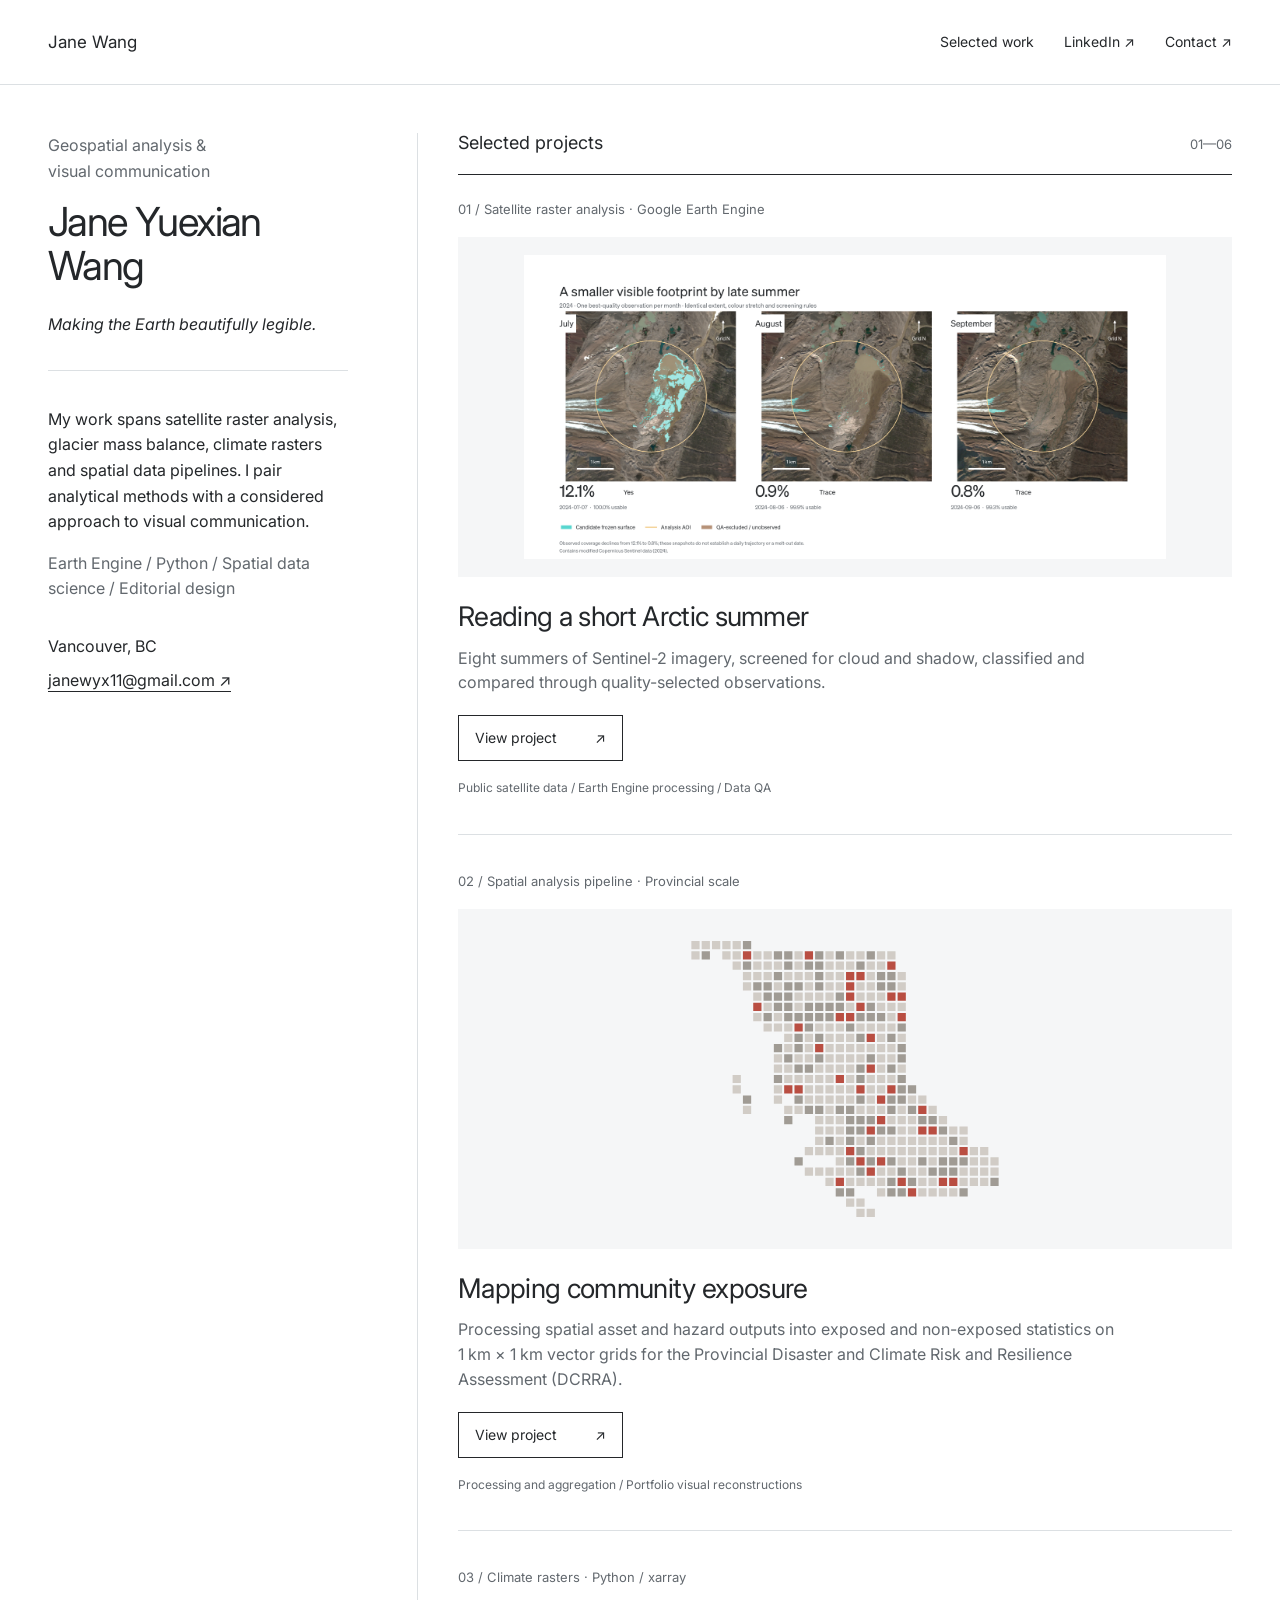
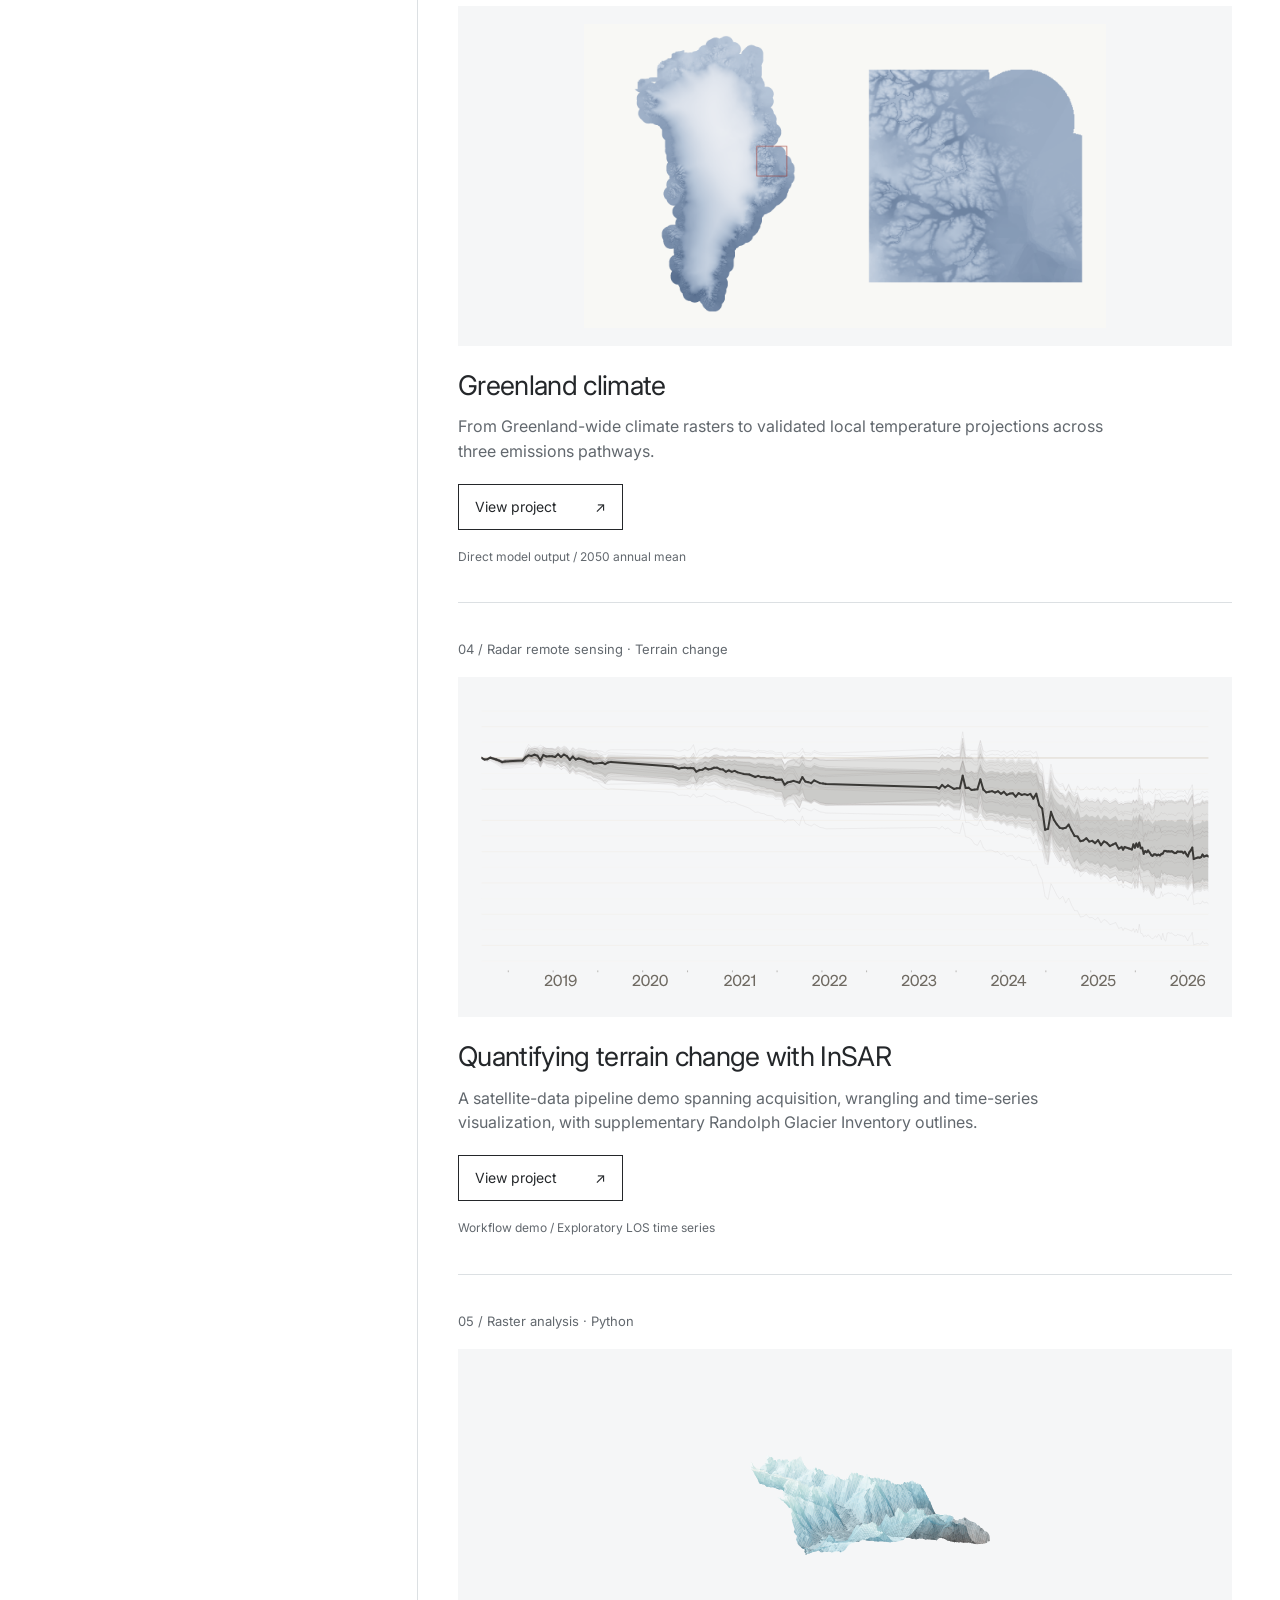
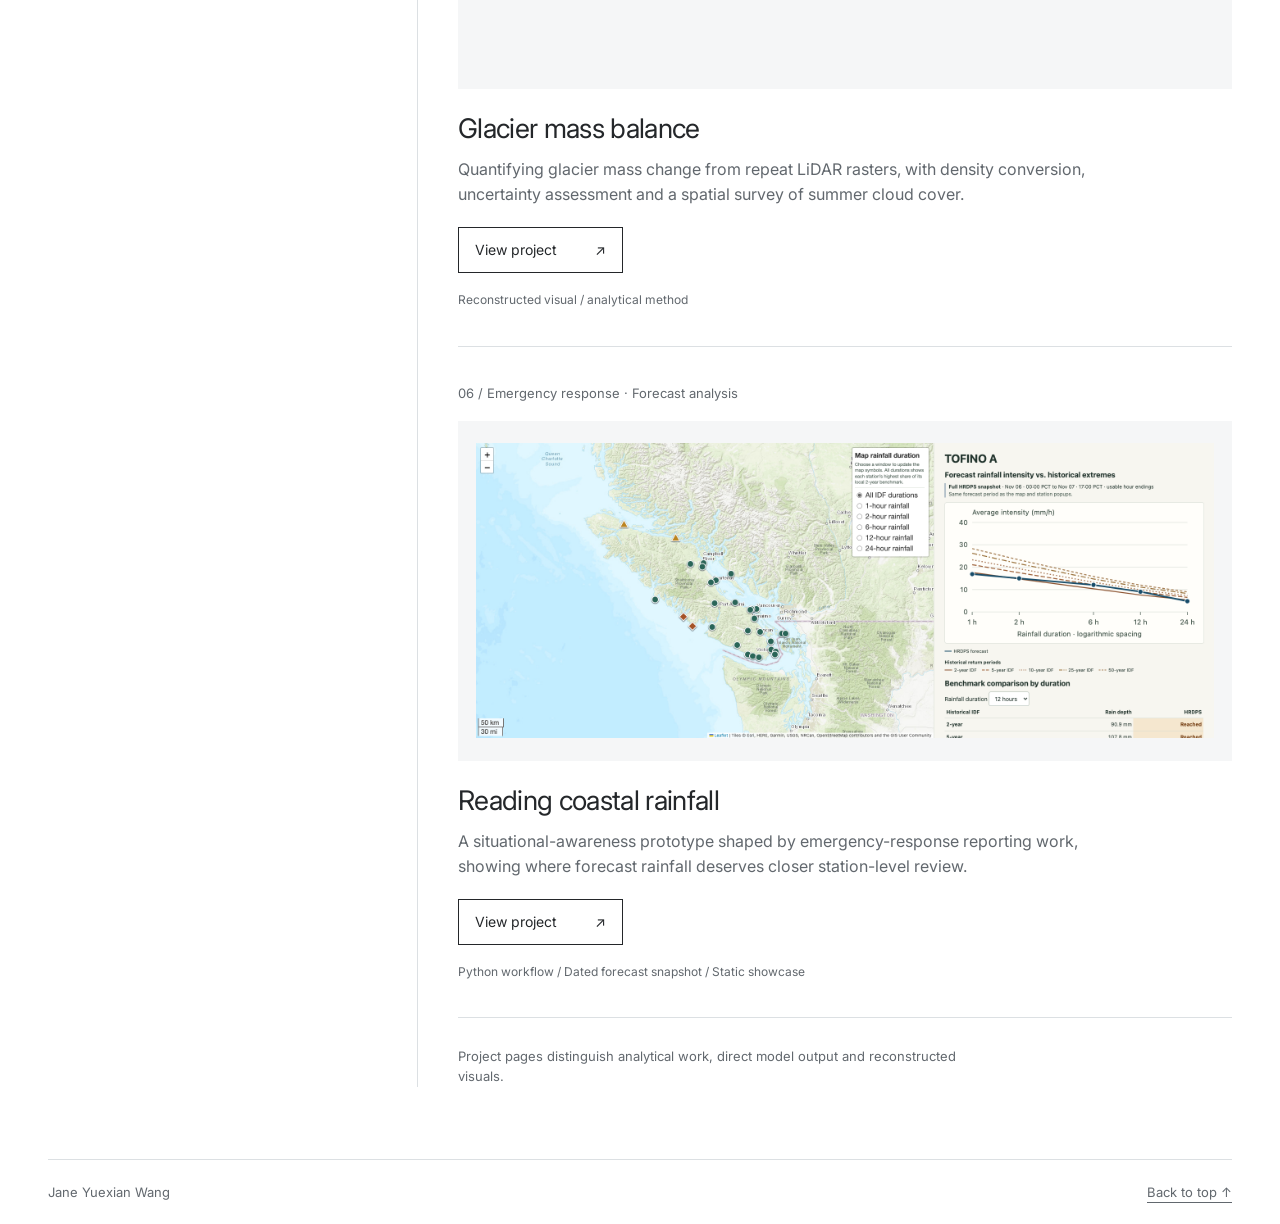
==== commit 441b9eda: "Add coastal rainfall response showcase" ====
--- a/index.html
+++ b/index.html
@@ -37,7 +37,7 @@
         </aside>
         <section id="work" class="project-list" aria-labelledby="work-title">
             <div class="project-list-head">
-                <h2 id="work-title">Selected projects</h2><span>01—05</span>
+                <h2 id="work-title">Selected projects</h2><span>01—06</span>
             </div>
             <article class="project">
                 <div class="project-meta"><span>01 / Satellite raster analysis · Google Earth Engine</span></div><a
@@ -102,6 +102,17 @@
                 </div>
                 <p class="project-note">Reconstructed visual / analytical method</p>
             </article>
+            <article class="project">
+                <div class="project-meta"><span>06 / Emergency response · Forecast analysis</span></div><a
+                    class="project-image" href="rainfall/index.html" tabindex="-1" aria-hidden="true"><img
+                        src="assets/rainfall/rainfall-card-preview.png" alt="" loading="lazy" width="1800" height="720"></a>
+                <div class="project-copy">
+                    <h3>Reading coastal rainfall</h3>
+                    <p>A situational-awareness prototype shaped by emergency-response reporting work, showing where forecast rainfall deserves closer station-level review.</p><a class="project-button"
+                        href="rainfall/index.html" aria-label="View project: Reading coastal rainfall">View project <span aria-hidden="true">↗</span></a>
+                </div>
+                <p class="project-note">Python workflow / Dated forecast snapshot / Static showcase</p>
+            </article>
             <p class="portfolio-disclosure">Project pages distinguish analytical work, direct model output and
                 reconstructed visuals.</p>
         </section>
@@ -109,4 +120,4 @@
     <footer class="wrap copyright"><span>Jane Yuexian Wang</span><a href="#main">Back to top ↑</a></footer>
 </body>
 
-</html>+</html>
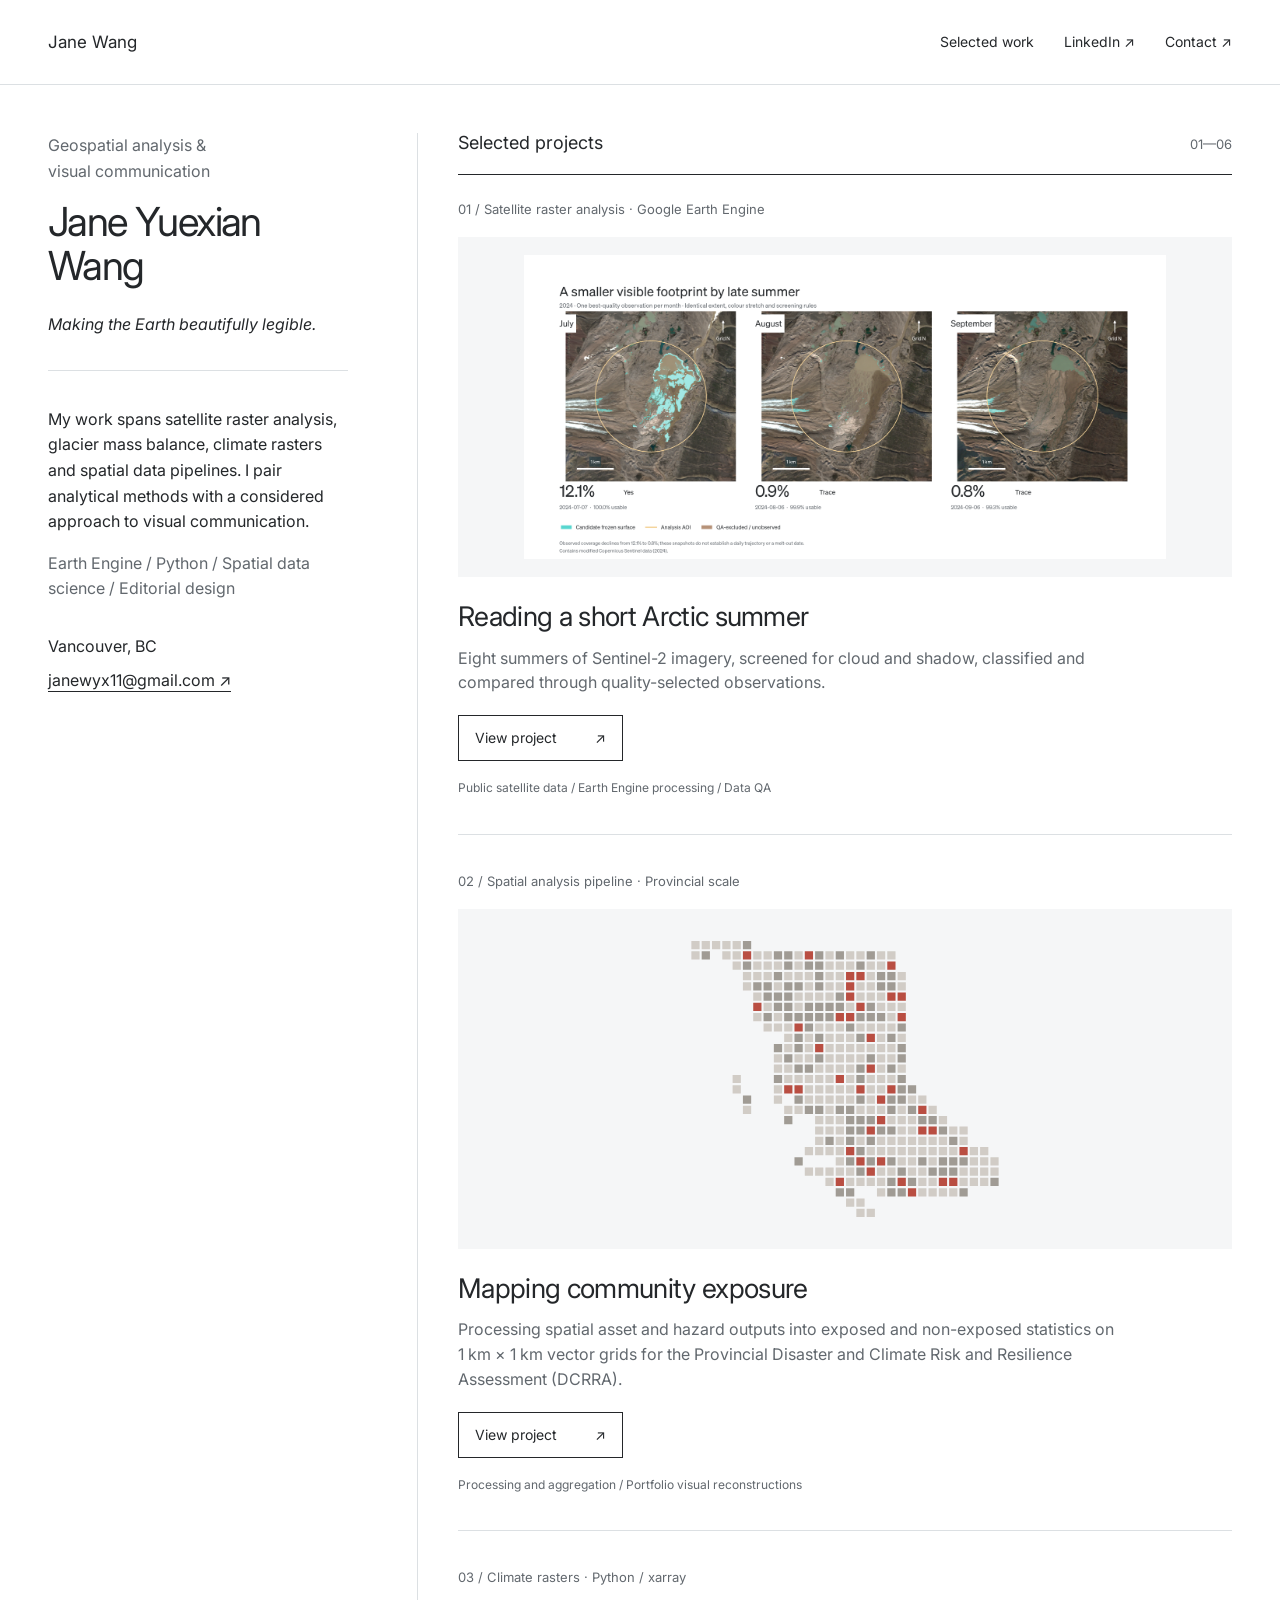
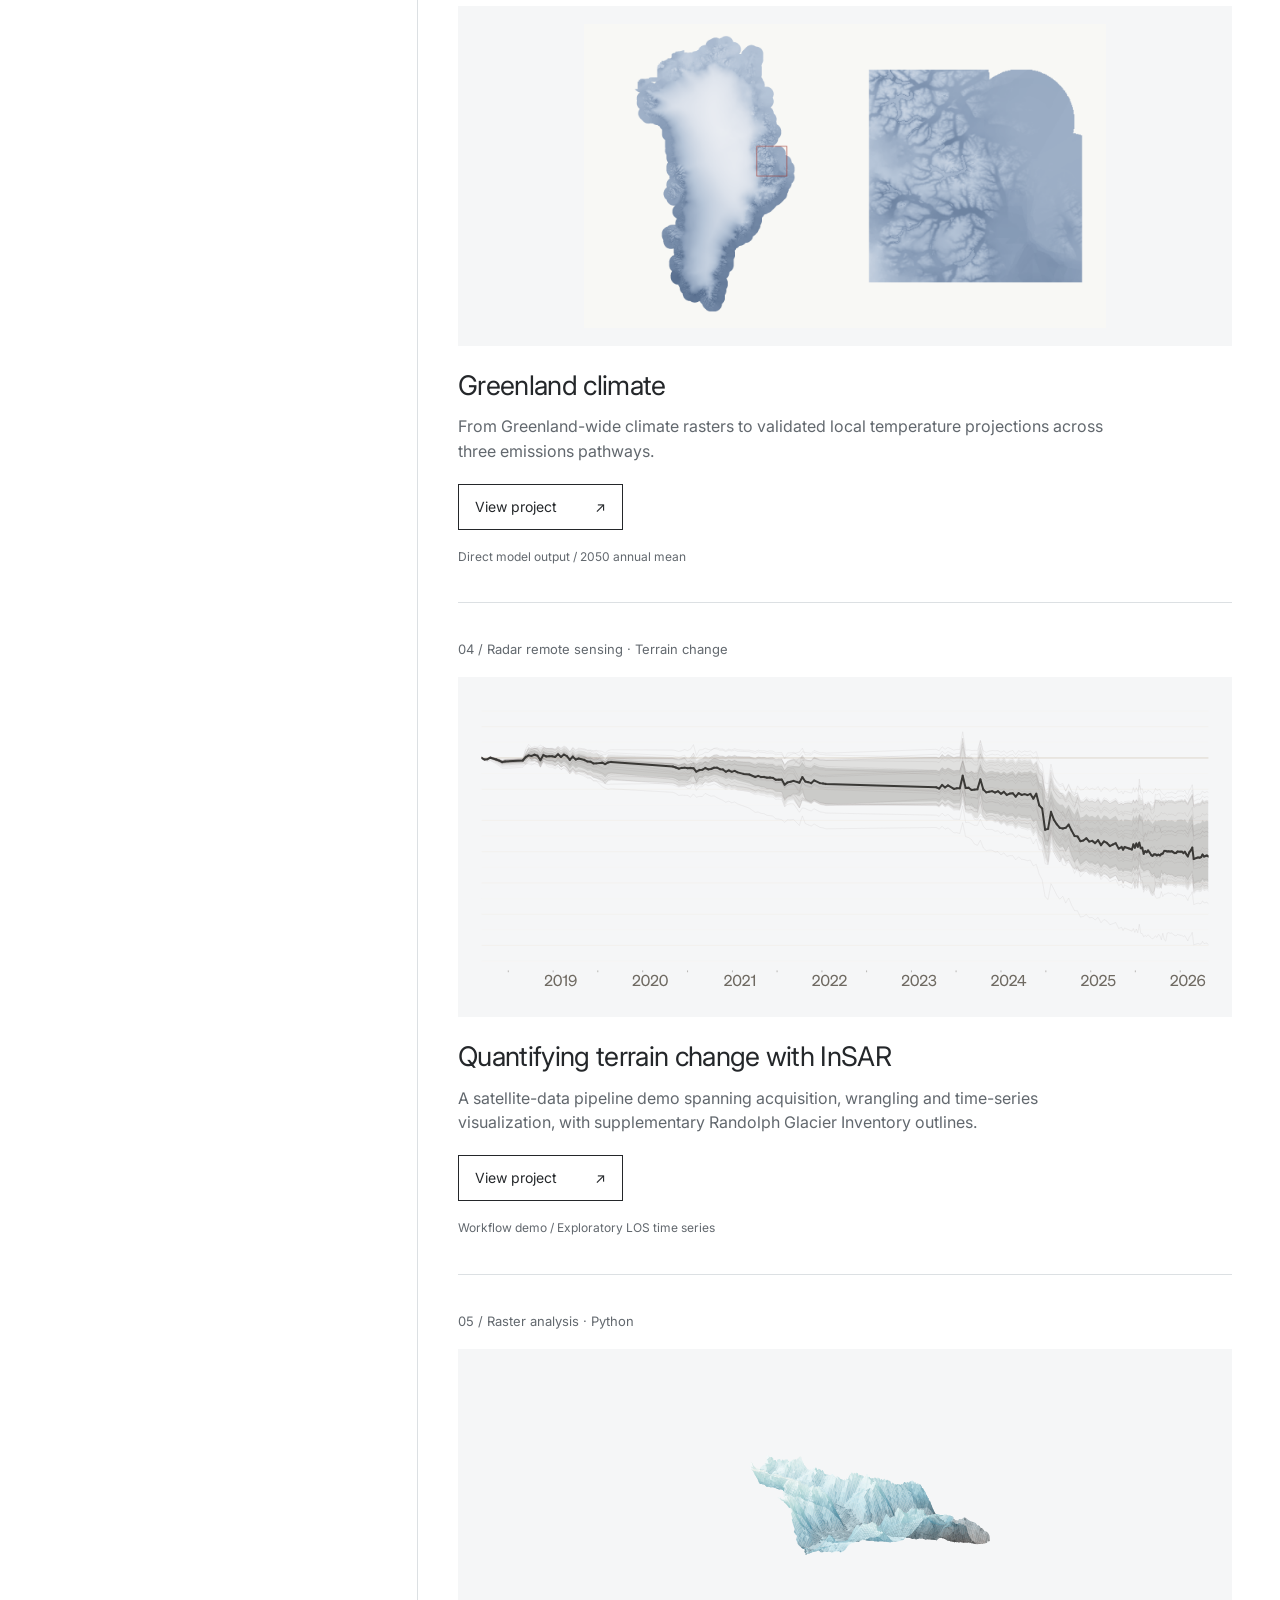
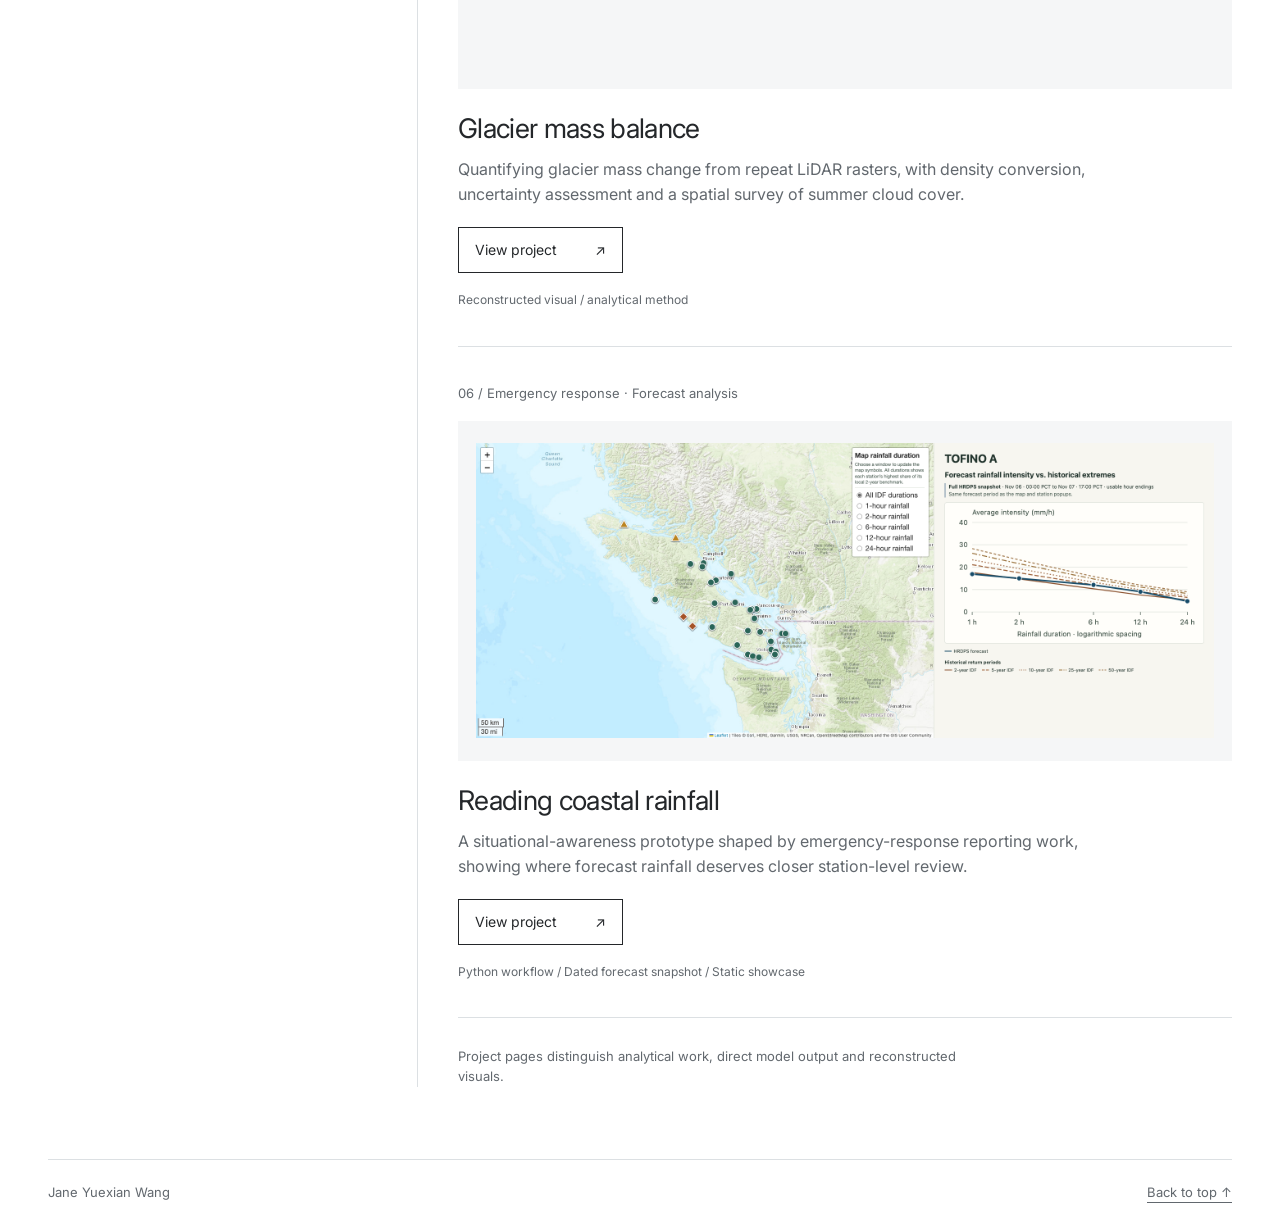
==== commit e5e9426f: "Refine rainfall project thumbnail" ====
--- a/index.html
+++ b/index.html
@@ -105,7 +105,7 @@
             <article class="project">
                 <div class="project-meta"><span>06 / Emergency response · Forecast analysis</span></div><a
                     class="project-image" href="rainfall/index.html" tabindex="-1" aria-hidden="true"><img
-                        src="assets/rainfall/rainfall-card-preview.png" alt="" loading="lazy" width="1800" height="720"></a>
+                        src="assets/rainfall/rainfall-map-idf-preview.png" alt="" loading="lazy" width="1800" height="720"></a>
                 <div class="project-copy">
                     <h3>Reading coastal rainfall</h3>
                     <p>A situational-awareness prototype shaped by emergency-response reporting work, showing where forecast rainfall deserves closer station-level review.</p><a class="project-button"
